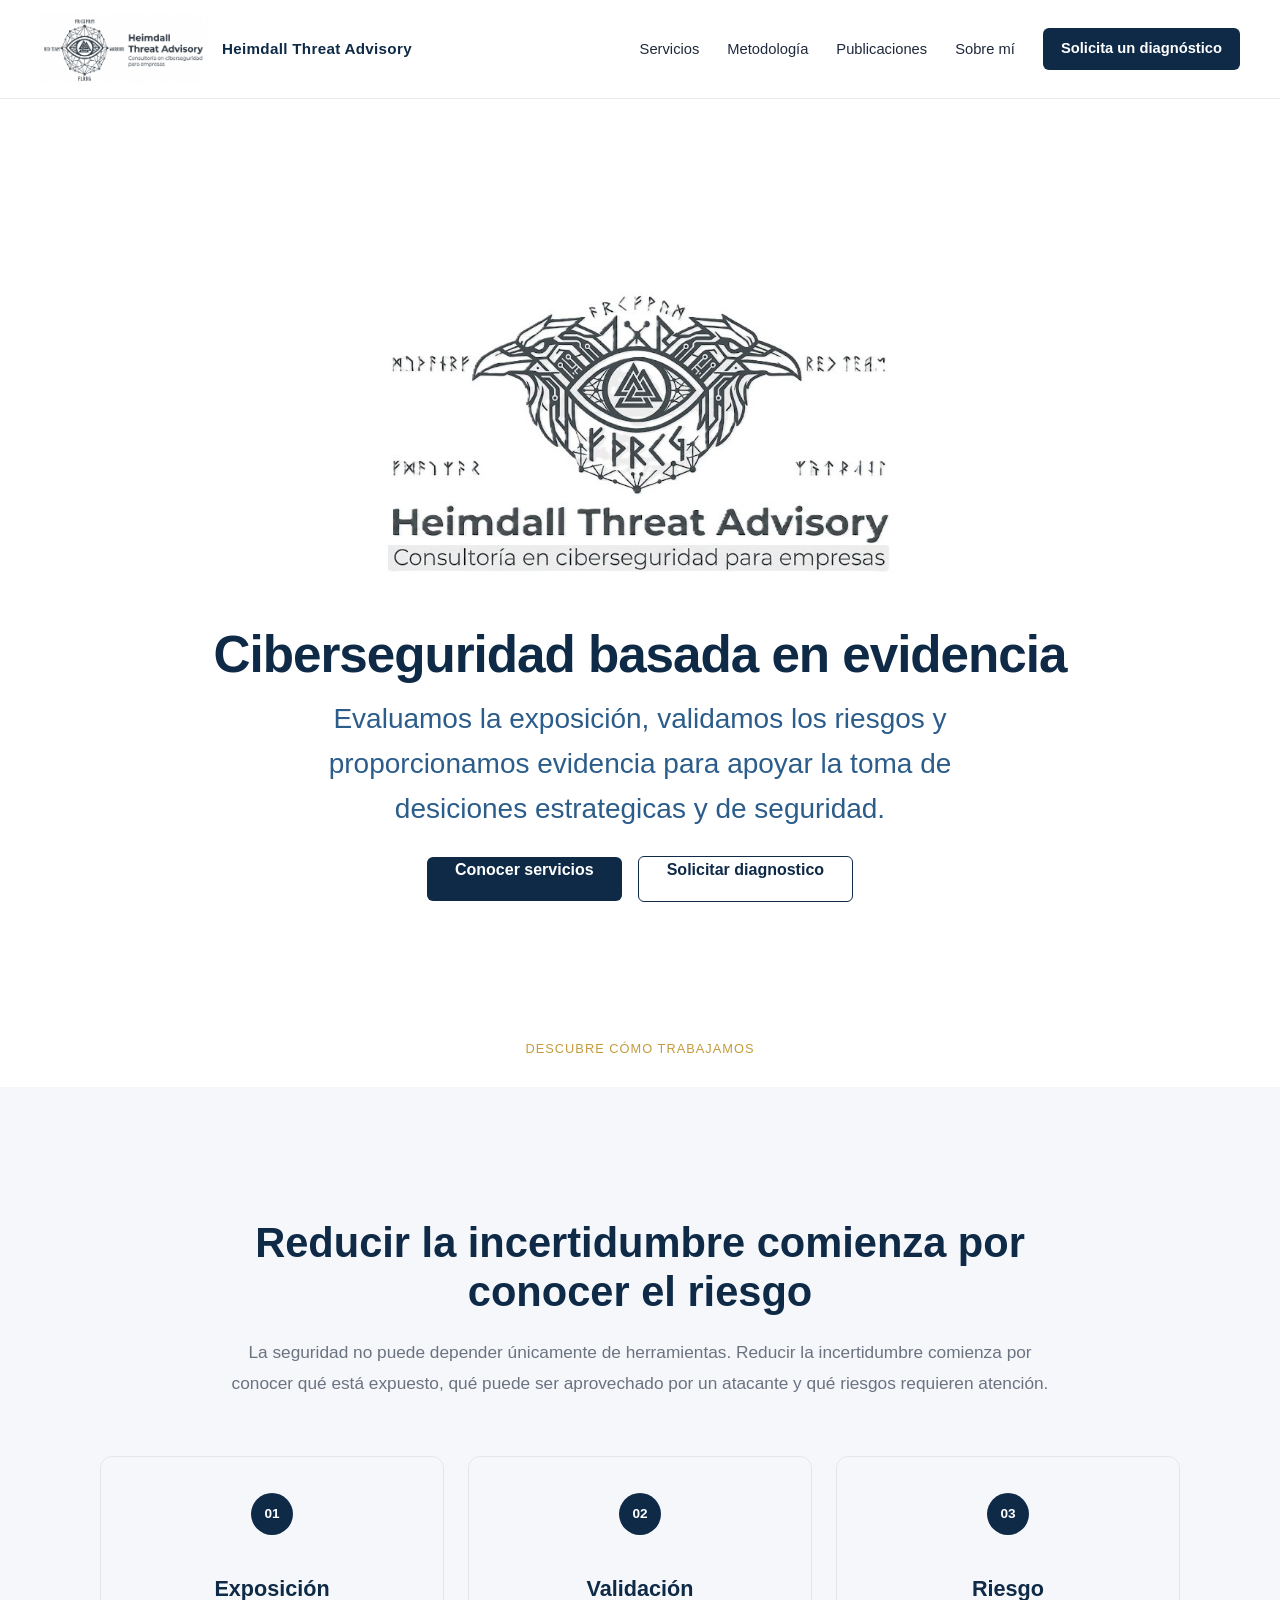
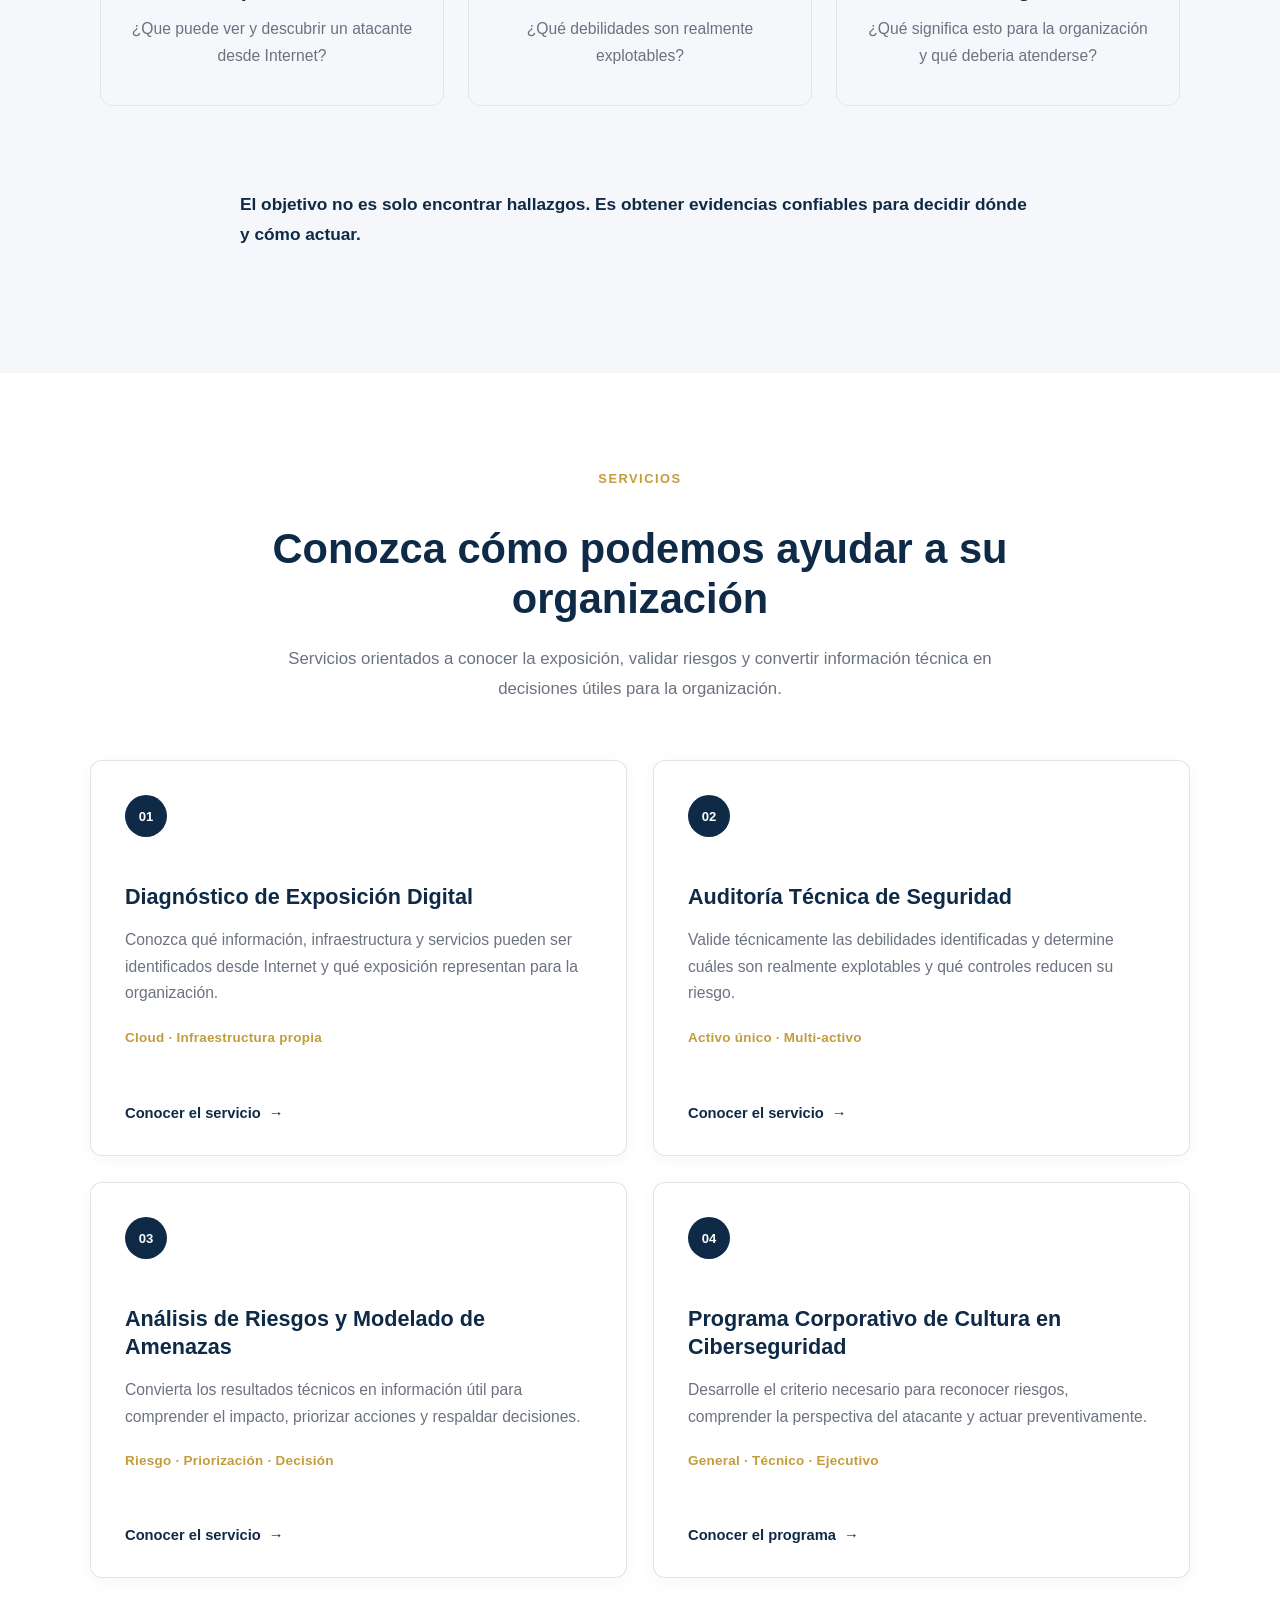
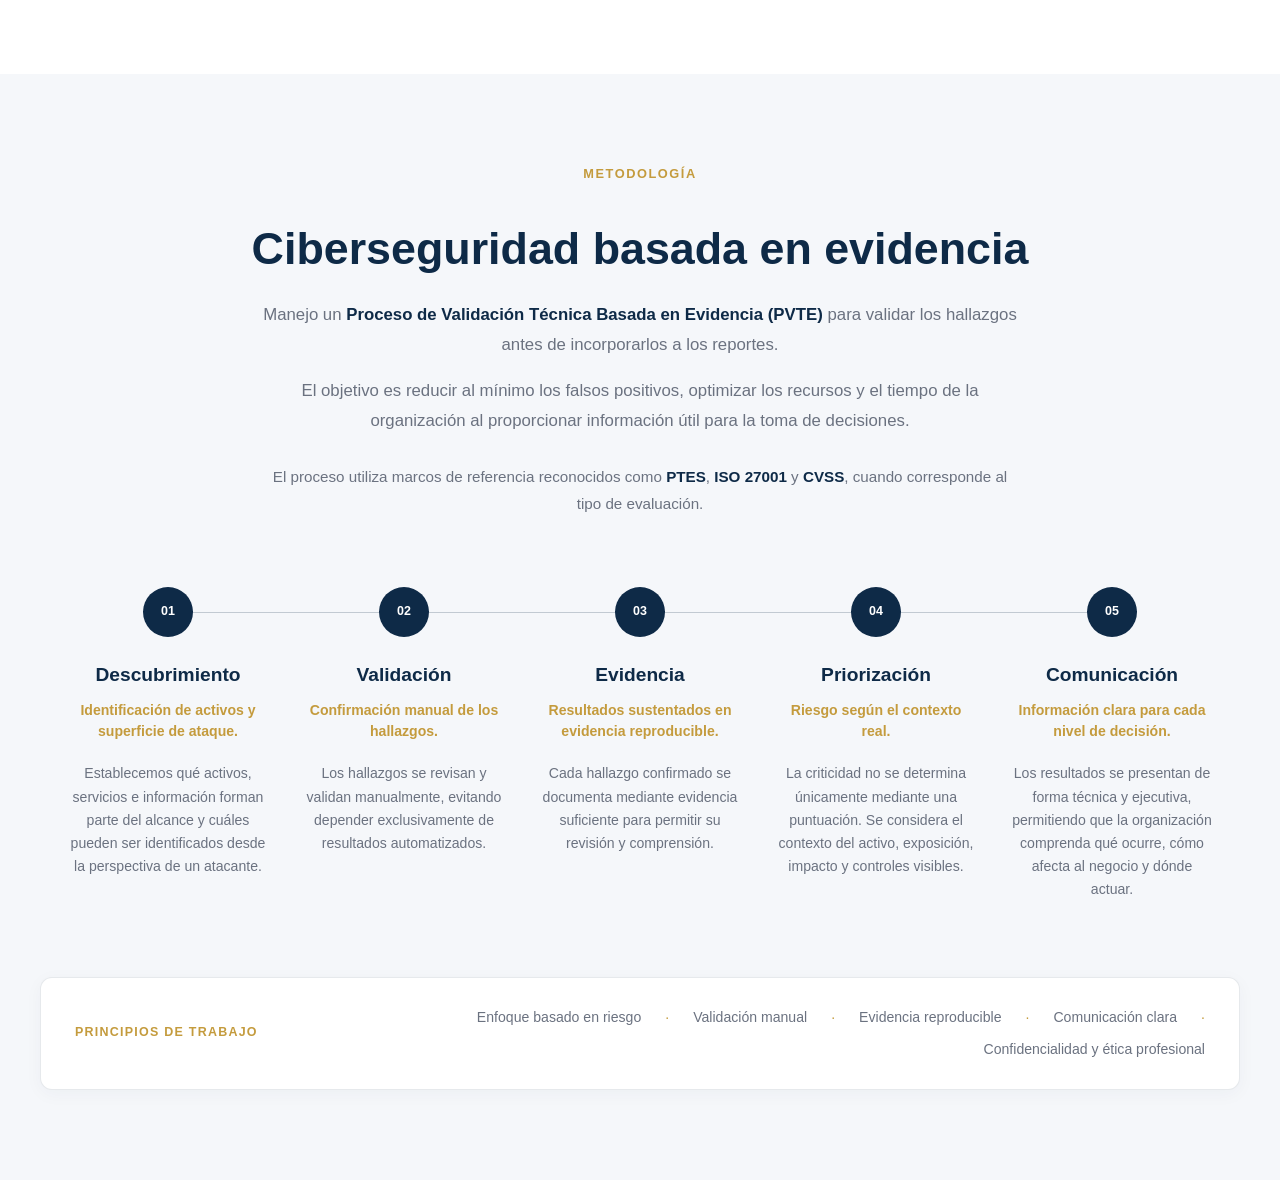
==== index.html @ 31cf8282 "Update link ID for Publications section" ====
<!DOCTYPE html>
<html lang="es">

  <head>

    <meta charset="UTF-8">
    <meta name="viewport"
    content="width=device-width, initial-scale=1.0">
    
    <title>Heimdal Threat Advisory</title>

    <meta
    name="description"
    content="Consultoría especializada en Ciberseguridad Empresarial y Gestión de riesgos.">

    <link rel="stylesheet" href="css/variables.css">
    <link rel="stylesheet" href="css/base.css">
    <link rel="stylesheet" href="css/layout.css">
    <link rel="stylesheet" href="css/components.css">
    <link rel="stylesheet" href="css/pages.css">
 
  
  </head>
  
  <body>

    <header class="site-header">
      <nav class="navbar">
        <a href="index.html" class="nav-brand">

          <img
            src="img/logos/Logo_simp2B.png"
            alt="Heimdall Threat Advisory"
            >

          <span>Heimdall Threat Advisory</span>

        </a>

        <button
          class="nav-toggle"
          type="button"
          aria-label="Abrir menú"
          aria-expanded="false"
          aria-controls="main-navigation"
          >
          <span></span>
          <span></span>
          <span></span>
          
          </button>

        <ul class="nav-menu" id="main-navigation">

          <li>
            <a href="#servicios">Servicios</a>
          </li>
          
          <li>
            <a href="#metodologia">Metodología</a>
          </li>
          
          <li>
            <a href="servicios/about.html#pub-linkedin">Publicaciones</a>
          </li>
          
          <li>
            <a href="servicios/about.html#about">Sobre mí</a>
          </li>
          
          <li>
            <a href="servicios/about.html#contacto" class="nav-cta">
              Solicita un diagnóstico
            </a>
          </li>
        </ul>
      </nav>
    </header>

<main>
  
    <section class="hero">
      <div class="container">
        <div class="hero-content">

          <img
            class="hero-logo"
            src="img/logos/Logo3.jpg"
            alt="Heimdall Threat Advisory"
            >

          <h1 class="hero-title">
            Ciberseguridad basada en evidencia
          </h1>

          <p class="hero-subtitle">
            Evaluamos la exposición, validamos los riesgos
            y proporcionamos evidencia para apoyar la toma de desiciones
            estrategicas y de seguridad.
          </p>

          <div class="hero-actions">
            <a
              href="#servicios"
              class="hero-button hero-button-primary"
              >
              Conocer servicios
              </a>

            <a
              href="#contacto"
              class="hero-button hero-button-secondary"
              >
              Solicitar diagnostico
              </a>

          </div>

        </div>

      </div>

      <div class="hero-scroll">
        Descubre cómo trabajamos
      </div>
                    
    </section> 

  <section
    class="section problem-section"
    id="problema"
    >

    <div class="container">
      <div class="problem-intro">
        <h2 class="problem-title">
          Reducir la incertidumbre comienza por conocer el riesgo
        </h2>

        <p>
          La seguridad no puede depender únicamente de herramientas.
          Reducir la incertidumbre comienza por conocer qué está expuesto,
          qué puede ser aprovechado por un atacante y 
          qué riesgos requieren atención.
        </p>
      </div>

      <div class="problem-grid">
        <article class="problem-card">
          <span class="problem-number">
            01
          </span>

          <h3>
            Exposición
          </h3>

          <p>
            ¿Que puede ver y descubrir un atacante
            desde Internet?
          </p>

        </article>

        <article class="problem-card">
          <span class="problem-number">
            02
          </span>

          <h3>
            Validación
          </h3>

          <p>
            ¿Qué debilidades son realmente
            explotables?
          </p>
        </article>

        <article class="problem-card">

          <span class="problem-number">
            03
          </span>

          <h3>
            Riesgo
          </h3>

          <p>
            ¿Qué significa esto para la organización
            y qué deberia atenderse?
          </p>

        </article>
      </div>

      <div class="problem-conclusion">
        El objetivo no es solo encontrar hallazgos.
        Es obtener evidencias confiables para decidir
        dónde y cómo actuar.
      </div>
    </div>

    
  </section>

  <!-- == SERVICIOS == -->

  <section
    class="section services-section"
    id="servicios"
>

    <div class="container">
        <div class="section-heading">

            <span class="section-eyebrow">
                SERVICIOS
            </span>

            <h2>
                Conozca cómo podemos ayudar a su organización
            </h2>

            <p>
                Servicios orientados a conocer la exposición,
                validar riesgos y convertir información técnica
                en decisiones útiles para la organización.
            </p>

        </div>


        <div class="services-grid">

            <!-- Servicio 01 -->
            <article class="service-card">
                <div class="service-card-number">
                    01
                </div>

                <div class="service-card-content">
                    <h3>
                        Diagnóstico de Exposición Digital
                    </h3>

                    <p>
                       Conozca qué información, infraestructura
                        y servicios pueden ser identificados
                        desde Internet y qué exposición representan
                        para la organización.
                    </p>

                    <span class="service-card-variants">
                        Cloud · Infraestructura propia
                    </span>
                </div>

                <a class="service-card-link"
                    href="servicios/analisis-exposicion.html">
                    Conocer el servicio
                    <span aria-hidden="true">→</span>
                </a>
            </article>

            <!-- Servicio 02 -->
            <article class="service-card">
                <div class="service-card-number">
                    02
                </div>

                <div class="service-card-content">
                    <h3>
                        Auditoría Técnica de Seguridad
                    </h3>

                    <p>
                        Valide técnicamente las debilidades
                        identificadas y determine cuáles son
                        realmente explotables y qué controles
                        reducen su riesgo.
                    </p>

                    <span class="service-card-variants">
                        Activo único · Multi-activo
                    </span>
                </div>

                <a class="service-card-link"
                    href="servicios/auditoria-tecnica.html">
                    Conocer el servicio
                    <span aria-hidden="true">→</span>
                </a>
            </article>


            <!-- Servicio 03 -->
            <article class="service-card">
                <div class="service-card-number">
                    03
                </div>

                <div class="service-card-content">
                    <h3>
                        Análisis de Riesgos y Modelado de Amenazas
                    </h3>

                    <p>
                        Convierta los resultados técnicos en
                        información útil para comprender el impacto,
                        priorizar acciones y respaldar decisiones.
                    </p>

                    <span class="service-card-variants">
                        Riesgo · Priorización · Decisión
                    </span>
                </div>

                <a class="service-card-link"
                    href="servicios/adr.html">
                    Conocer el servicio
                    <span aria-hidden="true">→</span>
                </a>
            </article>
 
            <!-- Servicio 04 -->
            <article class="service-card">
                <div class="service-card-number">
                    04
                </div>

                <div class="service-card-content">
                    <h3>
                        Programa Corporativo de Cultura
                        en Ciberseguridad
                    </h3>

                    <p>
                        Desarrolle el criterio necesario para
                        reconocer riesgos, comprender la perspectiva
                        del atacante y actuar preventivamente.
                    </p>

                    <span class="service-card-variants">
                        General · Técnico · Ejecutivo
                    </span>
                </div>

                <a class="service-card-link"
                    href="servicios/capacitacion.html">
                    Conocer el programa
                    <span aria-hidden="true">→</span>
                </a>

            </article>


        </div>

    </div>

</section>

  
<!-- == METODOLOGÍA == -->

<section class="methodology-section" id="metodologia">

    <div class="container">
        <div class="methodology-intro">
          
            <span class="section-eyebrow">
                METODOLOGÍA
            </span>

            <h2>
                Ciberseguridad basada en evidencia
            </h2>

            <p>
                Manejo un <strong>Proceso de Validación Técnica
                Basada en Evidencia (PVTE)</strong> para validar
                los hallazgos antes de incorporarlos a los
                reportes.
            </p>

            <p>
                El objetivo es reducir al mínimo los falsos
                positivos, optimizar los recursos y el tiempo
                de la organización al proporcionar información
                útil para la toma de decisiones.
            </p>

            <p class="methodology-frameworks">
                El proceso utiliza marcos de referencia reconocidos
                como <strong>PTES</strong>, <strong>ISO 27001</strong>
                y <strong>CVSS</strong>, cuando corresponde al tipo
                de evaluación.
            </p>
        </div>

        <!-- Proceso PVTE -->
        <div class="pvte-process">

            <!-- 01 -->
            <article class="pvte-step">
                <div class="pvte-step-marker">
                    <span>01</span>
                </div>

                <div class="pvte-step-content">
                    <h3>
                        Descubrimiento
                    </h3>
                    <p class="pvte-step-summary">
                        Identificación de activos y superficie de ataque.
                    </p>

                    <p>
                        Establecemos qué activos, servicios e información
                        forman parte del alcance y cuáles pueden ser
                        identificados desde la perspectiva de un atacante.
                    </p>
                </div>
            </article>

            <!-- 02 -->
            <article class="pvte-step">
                <div class="pvte-step-marker">
                    <span>02</span>
                </div>

                <div class="pvte-step-content">
                    <h3>
                        Validación
                    </h3>

                    <p class="pvte-step-summary">
                        Confirmación manual de los hallazgos.
                    </p>

                    <p>
                        Los hallazgos se revisan y validan manualmente,
                        evitando depender exclusivamente de resultados
                        automatizados.
                    </p>
                </div>
            </article>
          
            <!-- 03 -->
            <article class="pvte-step">
                <div class="pvte-step-marker">
                    <span>03</span>
                </div>

                <div class="pvte-step-content">
                    <h3>
                        Evidencia
                    </h3>

                    <p class="pvte-step-summary">
                        Resultados sustentados en evidencia reproducible.
                    </p>

                    <p>
                        Cada hallazgo confirmado se documenta mediante
                        evidencia suficiente para permitir su revisión
                        y comprensión.
                    </p>

                </div>
            </article>

            <!-- 04 -->
            <article class="pvte-step">
                <div class="pvte-step-marker">
                    <span>04</span>
                </div>

                <div class="pvte-step-content">
                    <h3>
                        Priorización
                    </h3>

                    <p class="pvte-step-summary">
                        Riesgo según el contexto real.
                    </p>

                    <p>
                        La criticidad no se determina únicamente mediante
                        una puntuación. Se considera el contexto del activo,
                        exposición, impacto y controles visibles.
                    </p>

                </div>
            </article>

            <!-- 05 -->
            <article class="pvte-step">
                <div class="pvte-step-marker">
                    <span>05</span>
                </div>

                <div class="pvte-step-content">
                    <h3>
                        Comunicación
                    </h3>

                    <p class="pvte-step-summary">
                        Información clara para cada nivel de decisión.
                    </p>

                    <p>
                        Los resultados se presentan de forma técnica y
                        ejecutiva, permitiendo que la organización comprenda
                        qué ocurre, cómo afecta al negocio y dónde actuar.
                    </p>

                </div>
            </article>

        </div>

        <!-- Principios -->

        <div class="methodology-principles">

            <div class="principles-heading">
                <span>
                    PRINCIPIOS DE TRABAJO
                </span>
            </div>

            <div class="principles-list">

                <span>Enfoque basado en riesgo</span>
                <span>Validación manual</span>
                <span>Evidencia reproducible</span>
                <span>Comunicación clara</span>
                <span>Confidencialidad y ética profesional</span>

            </div>

        </div>

    </div>

</section>
  
  
</main>

    <footer>

    </footer>

    <script src="js/main.js"></script>
    
  </body>
  
</html>
---- css/variables.css ----
:root{
  --primary:#0E2A47;
  --secondary:#2C5D8A;
  --accent:#C49B3D;
  --white:#FFFFFF;
  --light:#F5F7FA;
  --gray:#6B7280;
  --dark:#1E293B;
  --success:#2E7D32;
  --danger:#C62828;
  --radius:12px;
  --shadow:0 10px 30px rgba(0,0,0,.08);
  --transition:.30s;
  --max-width:1200px;
}
---- css/base.css ----
/*==========================================================================================
BASE
==========================================================================================*/
* {
  scroll-behavior: smoth;
}

body {
  margin: 0;

  background: var(--white);
  color: var(--dark);

  font-family:
    Arial,
    Helvetica,
    sans-serif;

  line-height: 1.6;
}

img {
  max-width: 100%;
  display: block;
}

button, 
a {
  font: inherit;
}
button {
  cursor: pointer;
}

h1,
h2,
h3,
h4 {
  marging-top: 0;
  line-height: 1.2;
}

p {
  margin-top: 0;
}

::selection {
  background: var(--primary);
  color: var(--white);
}
---- css/layout.css ----
/*==========================================================================
GLOBAL LAYOUT WEON
==========================================================================*/
.container {
  width: min(
    calc(100% - 48px),
    var(--max-width)
    );

  margin: 0 auto;
}

.section {
  padding: 96px 0;
}

@media (max-width: 768px) {

  .container {
    width: min(
      calc(100% - 32px),
      var(--max-width)
      );
  }

  .section {
    padding: 72px 0;
  }
}
---- css/components.css ----
/*=====================================================================================
HEADER
=====================================================================================*/
.site-header {
  position: sticky;
  top: 0;
  z-index: 1000;

  width: 100%;

  background: rgba(255, 255, 255, 0.96);
  border-bottom: 1px solid rgba(14, 42, 71, 0.10);

  backdrop-filter: blur(10px);
}

.navbar {
  max-width: var(--max-width);
  min-height: 98px;
  margin: 0 auto;
  padding: 0 24px;

  display: flex;
  align-items: center;
  justify-content: space-between;
  gap: 32px;
}

/* Marca */

.nav-brand {
  display: flex;
  align-items: center;
  gap: 12px;

  color: var(--primary);
  text-decoration: none;
  white-space: nowrap;
}

.nav-brand img {
  width:170px;
  height: 94px;
  object-fit: contain;
}

.nav-brand span {
  font-size: 0.95rem;
  font-weight: 700;
  letter-spacing: 0.02em;
}

/* Navegachon */

.nav-menu {
  display: flex;
  align-items: center;
  gap: 28px;

  margin: 0;
  padding: 0;

  list-style: none;
}

.nav-menu a {
  position: relative;

  color: var(--dark);
  text-decoration: none;

  font-size: 0.92rem;
  font-weight: 500;

  transition:
    color var(--transition),
    opacty var(--transition);
}

.nav-menu a:hover {
  color: var(--secondary);
}

/*Indicador inferior nigga*/

.nav-menu a:not(.nav-cta)::after {
  content: "";

  position: absolute;
  left: 0;
  bottom: -8px;

  width: 0;
  height: 2px;

  background: var(--accent);

  transition: widht var(--transition);
}

.nav-menu a:not(.nav-cta):hover::after {
  width: 100%;
}

/* CTA */

.nav-cta {
  display: inline-flex;
  align-items: center;
  justify-content: center;

  min-height: 42px;
  padding: 0 18px;

  border-radius: 6px;

  background: var(--primary);
  color: var(--white) !important;

  font-weight: 600 !important;

  transition:
    background var(--transition),
    transform var(--transition);
}

.nav-cta:hover {
  background: var(--secondary);
  transform: translateY(-1px);
}

/* Boton movil? */

.nav-toggle {
  display: none;

  width: 42px;
  height: 42px;

  padding: 0;

  border: 1px solid rgba(14, 42, 71, 0.15);
  border-radius: 6px;

  background: var(--white);
  cursor: pointer;
}

.nav-toggle span {
  display: block;

  width: 20px;
  height: 2px;

  margin: 4px auto;

  background: var(--primary);

  transition: transform var(--transition);
}

/* =============================================================
RESPONSIVE HEADER
==============================================================*/
@media (max-width: 850px) {
  .navbar {
    min-height: 68px;
  }

  .nav-toggle {
    display: block;
  }

  .nav-menu {
    position: absolute;
    top: 68px;
    left: 0;

    width: 100%;

    padding: 24px;

    display: none;
    flex-direction: column;
    align-items: stretch;
    gap: 8px;

    background: var(--white);
    border-bottom: 1px solid rgba(14, 72, 71, 0.10);

    box-shadow: var(--shadow);
  }

  .nav-menu.is-open {
    display: flex;
  }

  .nav-menu a {
    display: block;
    padding: 12px 8px;
  }

  .nav-menu a:not(.nav-cta)::aftger {
    display: none;
  }

  .nav-cta {
    margin-top: 8px;
    text-align: center;
  }
}

@media (max-width: 480px) {
  .navbar {
    padding: 0 16px;
  }

  .nav-brand span {
    font-size: 0.82rem;
  }

  .nav-brand img {
    width: 48px;
    height: 48px;
  }
}
---- css/pages.css ----
/*=================================================================
HOME - HERO?
=================================================================*/
.hero {
  position: relative;

  min-height: calc(100vh - 88px);

  display: flex;
  align-items: center;

  padding: 80px 0 96px;

  overflow: hidden;

  background: var(--white);
}

.hero-content {
  max-width: 900px;
  margin: 0 auto;

  text-align: center;
}

.hero-logo {
  width: min(520px, 80vw);

  margin: 0 auto 36px;

  pbject-fit: contain;
}

.hero-title {
  margin-bottom: 12px;

  color: var(--primary);

  font-size: clamp(
    2rem,
    4vw,
    3.2rem
    );
  font-weight: 700;
  letter-spacing: -0.02em;
}

.hero-subtitle {
  max-width: 760px;

  margin: 0 auto 24px;

  color: var(--secondary);

  font-size: clamp(
    1.25rem,
    2.5vw,
    1.75rem
    );

  font-weight: 500;
}

.hero-description {
  max-width: 720px;

  margin: 0 aut 36px;

  color: var(--gray);

  font-size: 1.05rem;
}

.hero-actions {
  display: flex;
  justify-content: center;
  align-items: center;

  gap: 16px;

  flex-wrap: wrap;
}

.hero-button {
  display: inline-flex;

  align-item: center;
  justify-content: center;

  min-height: 44px;

  padding: 0 28px;

  border-radius: 6px;

  text-decoration: none;

  font-weight: 600;

  transition:
    background var(--transition),
    color var(--transition),
    border-color var(--transition),
    transform var(--transition);
}

.hero-button-primary {
  background: var(--primary);
  color: var(--white);
}

.hero-button-primary:hover {
  background: var(--secondary);
  transform: translateY(-2px);
}

.hero-button-secondary {
  background: transparent;
  color: var(--primary);
  border: 1px solid var(--primary);
}

.hero-button-secondary:hover {
  background: var(--primary);
  color: var(--white);
  transform: translateY(-2px);
}

/* ==Indicador de desplazación== */

.hero-scroll {
  position: absolute;

  bottom: 28px;
  left: 50%;

  transform: translateX(-50%);

  color: var(--accent);
  font-size: 0.8rem;
  font-weight: 500;
  letter-spacing: 0.08em;
  text-transform: uppercase;
}

.hero-scroll::after {
  conten: "↓";
  display: block;
  margin-top: 4px;
  text-align: center;
  font-size: 1.1rem;
  color: var(--accent);
}

/* ==============================================================
HERO RESPONSIVE
============================================================== */
@media (max-widht: 768px) {

  .hero {
    min-height: calc(100vh - 68px);
    padding: 64px 0 80px;
  }

  .hero-logo {
    width: min(440px, 90vw);
    margin-bottom: 28px;
  }

  .hero-description {
    font-size: 1rem;
  }

  .hero-action {
    flex-direction: column;
    width: 100%;
  }

  .hero-button {
    width: min(100%, 320px);
  }

  .hero-scroll {
    display: none;
  }
}

/* =======================================================================================
HOME - PROBLEMAS / INCERTIDUMBRE 
======================================================================================= */
.problem-section {
  background: var(--light);
}

.problem-intro {
  max-width: 820px;
  margin: 0 auto 56px;
  text-align: center;
}

.problem-title {
  margin-bottom: 20px;
  color: var(--primary);
  font-size: clamp(
    1.9rem,
    3.5vw,
    2.6rem
    );
  font-weight: 700;
}

.problem-intro p {
  margin-bottom: 0;
  color: var(--gray);
  font-size: 1.08rem;
  line-height: 1.8;
}

/* bloqueses */
.problem-grid {
  display: grid;
  grid-template-columns: repeat(3, 1fr);
  gap: 24px;
  max-width: 1080px;
  margin: 0 auto 56px;
}

.problem-card {
  padding: 36px 30px;
  background: var (--light);
  border: 1px solid rgba(14, 42, 71, 0.08);
  border-radius: var(--radius);
  text-align: center;
  transition:
    transform var(--transition),
    box-shadoy var(--transition),
    border-color var(--transition);
}

.problem-card:hover {
  transform: translateY(-4px);
  box-shadow: var(--shadow);
  border-color: rgba(44, 93, 138, 0.25);
}

.problem-number {
  display: inline-flex;
  align-items: center;
  justify-content: center;

  width: 42px;
  height: 42px;
  margin-bottom: 20px;
  border-radius: 50%;

  background: var(--primary);
  color: var(--white);
  font-size: 0.85rem;
  font-weight: 700;
}

.problem-card h3 {
  margin-bottom: 14px;
  color: var(--primary);
  font-size: 1.35rem;
}

.problem-card p {
  margin-bottom: 0;
  color: var(--gray);
  font-size: 0.98rem;
  line-height: 1.7;
}

/* Cierre */
.problem-conclusion {
  max-width: 800px;
  margin: 0 auto;
  padding: 28px 32px;
  border-left: 3x solid var(--accent);
  background: var(--light);
  color: var(--primary);

  font-size: 1.08rem;
  font-weight: 600;
  line-height: 1.7;
}

/*=================================================================
PROBLEM RESPONSIVE
=================================================================*/
@media (max-width: 850px) {
  .problem-grid {
    grid-template-columns: 1fr;
    max-width: 600px;
  }
  .problem-card {
    padding: 30px, 26px;
  }
}

@media (max-width: 480px) {
  .problem-intro {
    margin-bottom: 40px;
  }

  .problem-title {
    font-size: 1.8rem;
  }
  
  .problem-intro p {
    font-size: 1rem;
  }

  .problem-conclusion {
    padding: 24px 20px;
    font-size: 1rem;
  }
}

/*=======================================================================================
HOME - SERVICIOS MA NIGGA
=======================================================================================*/

.services-section {
    background: var(--white);
}

.section-heading {
    max-width: 780px;
    margin: 0 auto 56px;
    text-align: center;
}

.section-eyebrow {
    display: block;
    margin-bottom: 14px;
    color: var(--accent);

    font-size: 0.8rem;
    font-weight: 600;
    letter-spacing: 0.12em;
    text-transform: uppercase;
}

.section-heading h2 {
    margin-bottom: 20px;
    color: var(--primary);

    font-size: clamp(
        1.9rem,
        3.5vw,
        2.6rem
    );

    font-weight: 700;
    line-height: 1.2;
}

.section-heading p {
    max-width: 720px;
    margin: 0 auto;
    color: var(--gray);
    font-size: 1.05rem;
    line-height: 1.8;
}

/* Grid */

.services-grid {
    display: grid;
    grid-template-columns: repeat(2, 1fr);
    gap: 26px;

    max-width: 1100px;
    margin: 0 auto;
}

/* Card */

.service-card {
    display: flex;
    flex-direction: column;

    min-height: 330px;
    padding: 34px 34px 30px;
    background: var(--white);

    border: 1px solid rgba(14, 42, 71, 0.12);
    border-radius: var(--radius);

    box-shadow:
        0 4px 18px rgba(14, 42, 71, 0.04);

    transition:
        transform var(--transition),
        box-shadow var(--transition),
        border-color var(--transition);
}

.service-card:hover {
    transform: translateY(-5px);
    border-color: rgba(14, 42, 71, 0.22);
    box-shadow: var(--shadow);
}

/* Number */

.service-card-number {
    display: flex;
    align-items: center;
    justify-content: center;

    width: 42px;
    height: 42px;

    margin-bottom: 24px;
    border-radius: 50%;
    background: var(--primary);
    color: var(--white);

    font-size: 0.82rem;
    font-weight: 700;
}

/* Content */

.service-card-content {
    flex: 1;
}

.service-card h3 {
    max-width: 520px;
    margin-bottom: 16px;
    color: var(--primary);

    font-size: 1.35rem;
    line-height: 1.3;
}

.service-card p {
    margin-bottom: 20px;
    color: var(--gray);

    font-size: 0.98rem;
    line-height: 1.7;
}

.service-card-variants {
    display: block;
    color: var(--accent);

    font-size: 0.84rem;
    font-weight: 600;

    letter-spacing: 0.02em;
}

/* Link */

.service-card-link {
    display: inline-flex;
    align-items: center;
    gap: 8px;

    align-self: flex-start;
    margin-top: 28px;
    color: var(--primary);

    font-size: 0.92rem;
    font-weight: 700;
    text-decoration: none;

    transition:
        color var(--transition),
        gap var(--transition);
}

.service-card-link:hover {
    color: var(--accent);
    gap: 12px;
}

/* =========================================================
   SERVICES RESPONSIVE
   ========================================================= */

@media (max-width: 850px) {
    .services-grid {
        grid-template-columns: 1fr;
        max-width: 650px;
    }
}

@media (max-width: 480px) {
    .section-heading {
        margin-bottom: 40px;
    }

    .section-heading h2 {
        font-size: 1.8rem;
    }

    .section-heading p {
        font-size: 1rem;
    }

    .service-card {
        min-height: 0;
        padding: 28px 24px 26px;
    }

    .service-card h3 {
        font-size: 1.25rem;
    }

}


/* =========================================================
   HOME — METODOLOGÍA / PVTE
   ========================================================= */

.methodology-section {
    background: var(--light);
    padding-top: 90px;
    padding-bottom: 90px;

    scroll-margin-top: 100px;
}


/* Introducción */

.methodology-intro {
    max-width: 820px;

    margin: 0 auto 70px;

    text-align: center;
}

.methodology-intro h2 {
    margin-bottom: 24px;

    color: var(--primary);

    font-size: clamp(
        2rem,
        4vw,
        2.8rem
    );

    line-height: 1.2;
}

.methodology-intro p {
    max-width: 760px;

    margin: 0 auto 16px;

    color: var(--gray);

    font-size: 1.05rem;

    line-height: 1.8;
}

.methodology-intro strong {
    color: var(--primary);

    font-weight: 700;
}

.methodology-frameworks {
    margin-top: 26px !important;

    font-size: 0.95rem !important;
}


/* ---------------------------------------------------------
   HOME PROCESO PVTE
   --------------------------------------------------------- */

.pvte-process {
    position: relative;
    display: grid;
    grid-template-columns: repeat(5, 1fr);
    gap: 0;
    max-width: 1180px;
    margin: 0 auto;
}

/* Línea horizontal */

.pvte-process::before {
    content: "";
    position: absolute;
    top: 25px;
    left: 10%;

    width: 80%;
    height: 1px;
    background: rgba(14, 42, 71, 0.22);
    z-index: 0;
}

/* Paso */

.pvte-step {
    position: relative;
    z-index: 1;
    padding: 0 18px;
    text-align: center;
}

/* Número */

.pvte-step-marker {
    display: flex;
    align-items: center;
    justify-content: center;

    width: 50px;
    height: 50px;
    margin: 0 auto 26px;
    border-radius: 50%;

    background: var(--primary);
    border: 5px solid var(--gray-light);
    color: var(--white);

    font-size: 0.78rem;
    font-weight: 700;
}

.pvte-step-content h3 {
    margin-bottom: 12px;
    color: var(--primary);
    font-size: 1.2rem;
    line-height: 1.3;
}

/* Frase principal */

.pvte-step-summary {
    min-height: 48px;
    margin-bottom: 14px;

    color: var(--accent);
    font-size: 0.88rem;
    font-weight: 700;
    line-height: 1.5;
}

/* Descripción */

.pvte-step-content > p:last-child {
    margin: 0;
    color: var(--gray);
    font-size: 0.88rem;
    line-height: 1.65;
}

/* ---------------------------------------------------------
   PRINCIPIOS DE TRABAJO
   --------------------------------------------------------- */

.methodology-principles {
    display: grid;
    grid-template-columns: auto 1fr;
    align-items: center;
    gap: 32px;
    max-width: 1180px;
    margin: 75px auto 0;
    padding: 28px 34px;
    background: var(--white);
    border: 1px solid rgba(14, 42, 71, 0.1);
    border-radius: var(--radius);
    box-shadow:
        0 4px 18px rgba(14, 42, 71, 0.04);
}

.principles-heading {
    color: var(--accent);
    font-size: 0.78rem;
    font-weight: 700;
    letter-spacing: 0.1em;

    white-space: nowrap;
}

.principles-list {
    display: flex;
    flex-wrap: wrap;
    justify-content: flex-end;
    gap: 10px 24px;
}

.principles-list span {
    color: var(--gray);
    font-size: 0.88rem;
}

.principles-list span:not(:last-child)::after {
    content: "·";
    margin-left: 24px;
    color: var(--accent);
}

/* ---------------------------------------------------------
   RESPONSIVE PRINCIPIOS
   --------------------------------------------------------- */

@media (max-width: 1000px) {
    .pvte-process {
        grid-template-columns: repeat(3, 1fr);
        row-gap: 55px;
    }

    .pvte-process::before {
        display: none;
    }

    .pvte-step {
        padding: 0 20px;
    }

    .methodology-principles {
        grid-template-columns: 1fr;
        gap: 20px;
    }

    .principles-list {
        justify-content: flex-start;
    }
}

@media (max-width: 700px) {
    .methodology-intro {
        margin-bottom: 50px;
    }
    .pvte-process {
        grid-template-columns: 1fr;
        gap: 40px;
        max-width: 560px;
    }
    .pvte-step {
        display: grid;
        grid-template-columns: 50px 1fr;
        gap: 22px;
        padding: 0;
        text-align: left;
    }
    .pvte-step-marker {
        margin: 0;
    }
    .pvte-step-summary {
        min-height: 0;
    }
    .methodology-principles {
        margin-top: 55px;
        padding: 24px;
    }
    .principles-list {
        display: block;
    }
    .principles-list span {
        display: block;
        margin-bottom: 10px;
    }
    .principles-list span::after {
        display: none !important;
    }
}


@media (max-width: 480px) {
    .methodology-intro h2 {
        font-size: 1.9rem;
    }
    .methodology-intro p {
        font-size: 0.98rem;
    }
    .pvte-step {
        grid-template-columns: 44px 1fr;
        gap: 16px;
    }
    .pvte-step-marker {
        width: 44px;
        height: 44px;

        border-width: 4px;
    }

}
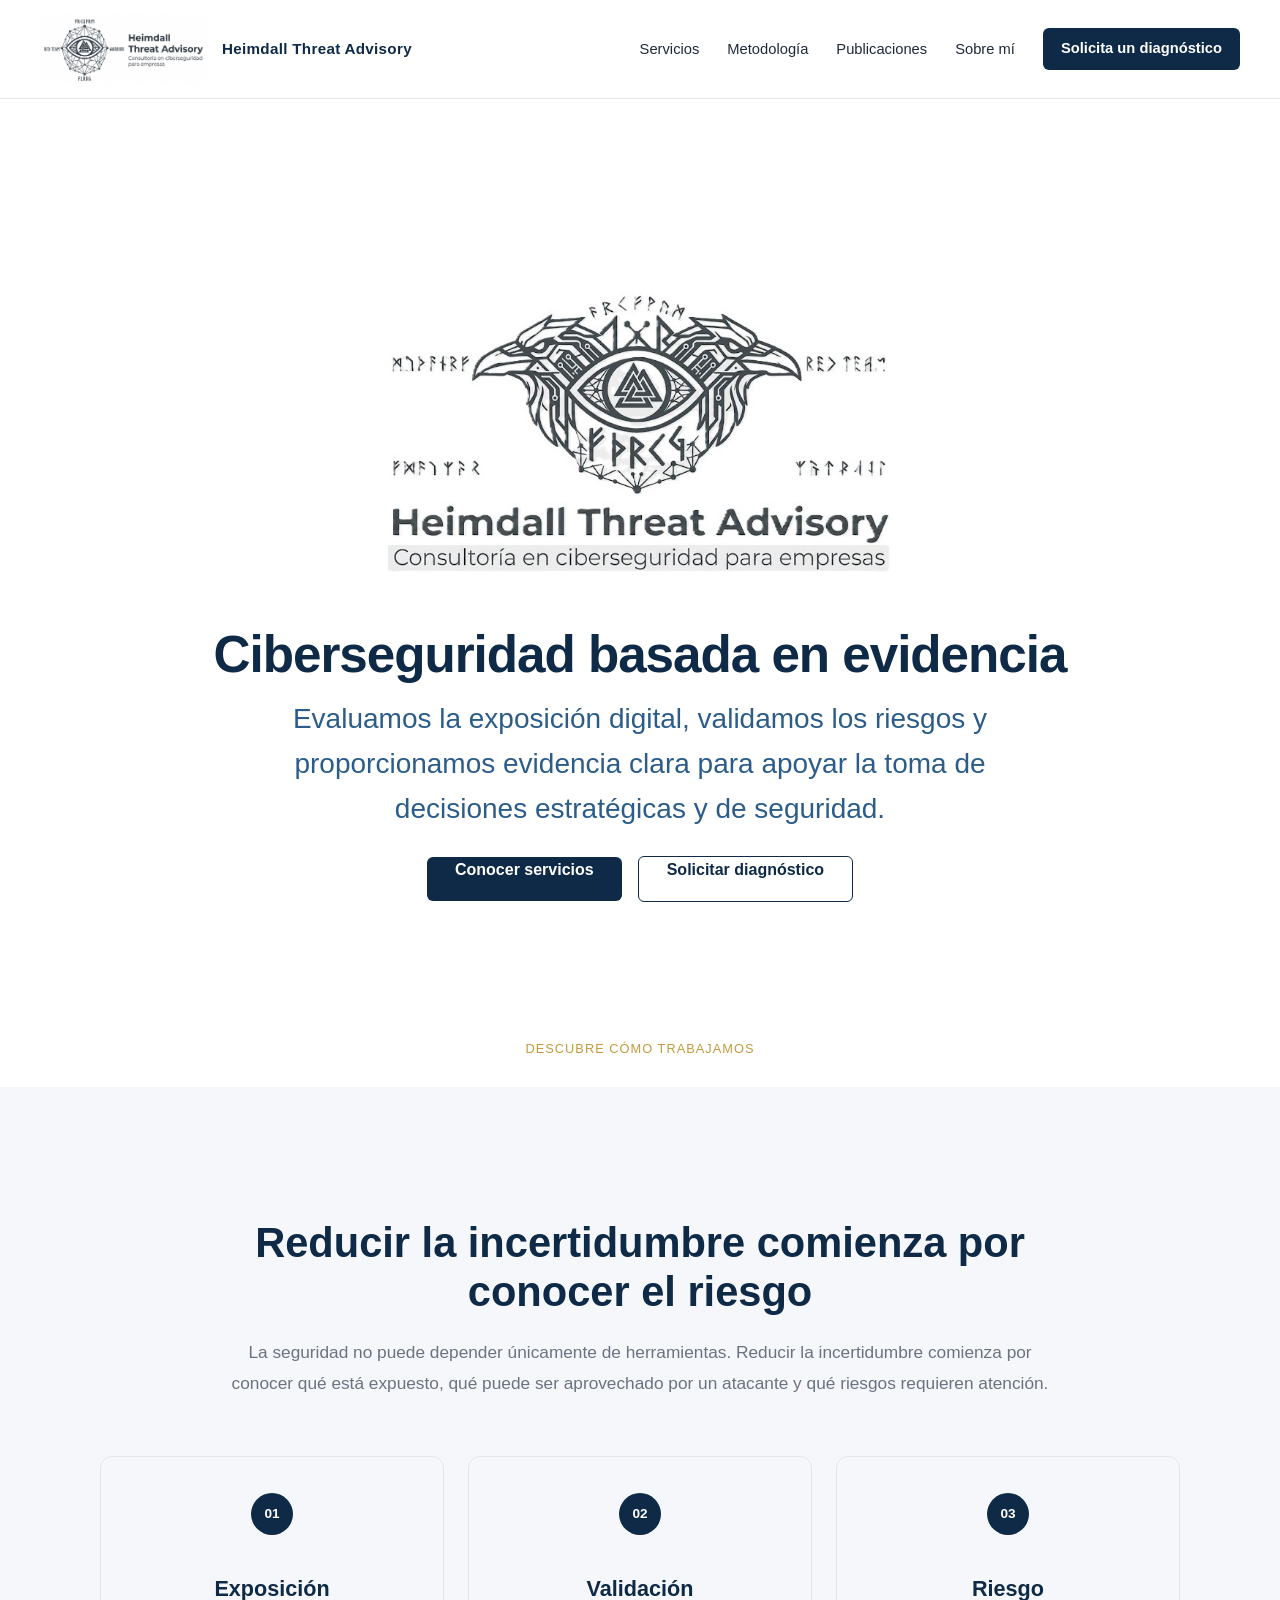
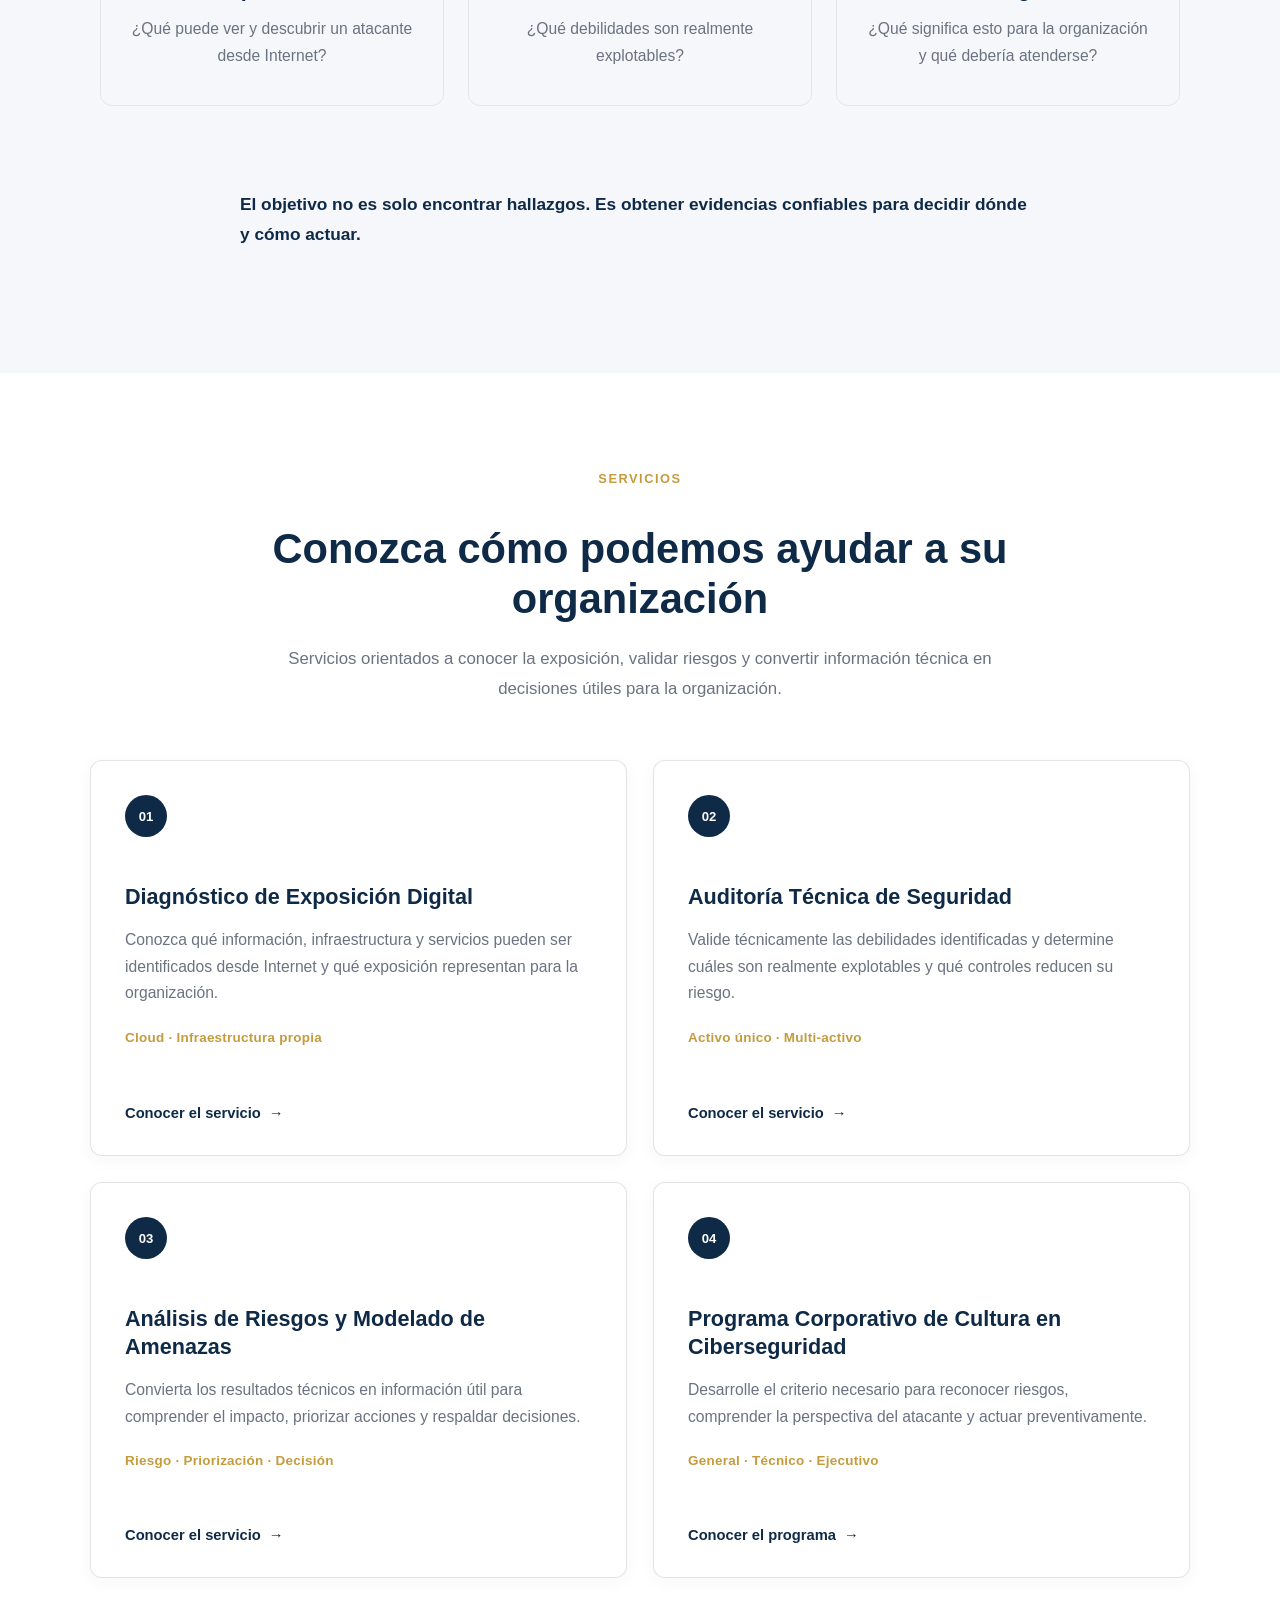
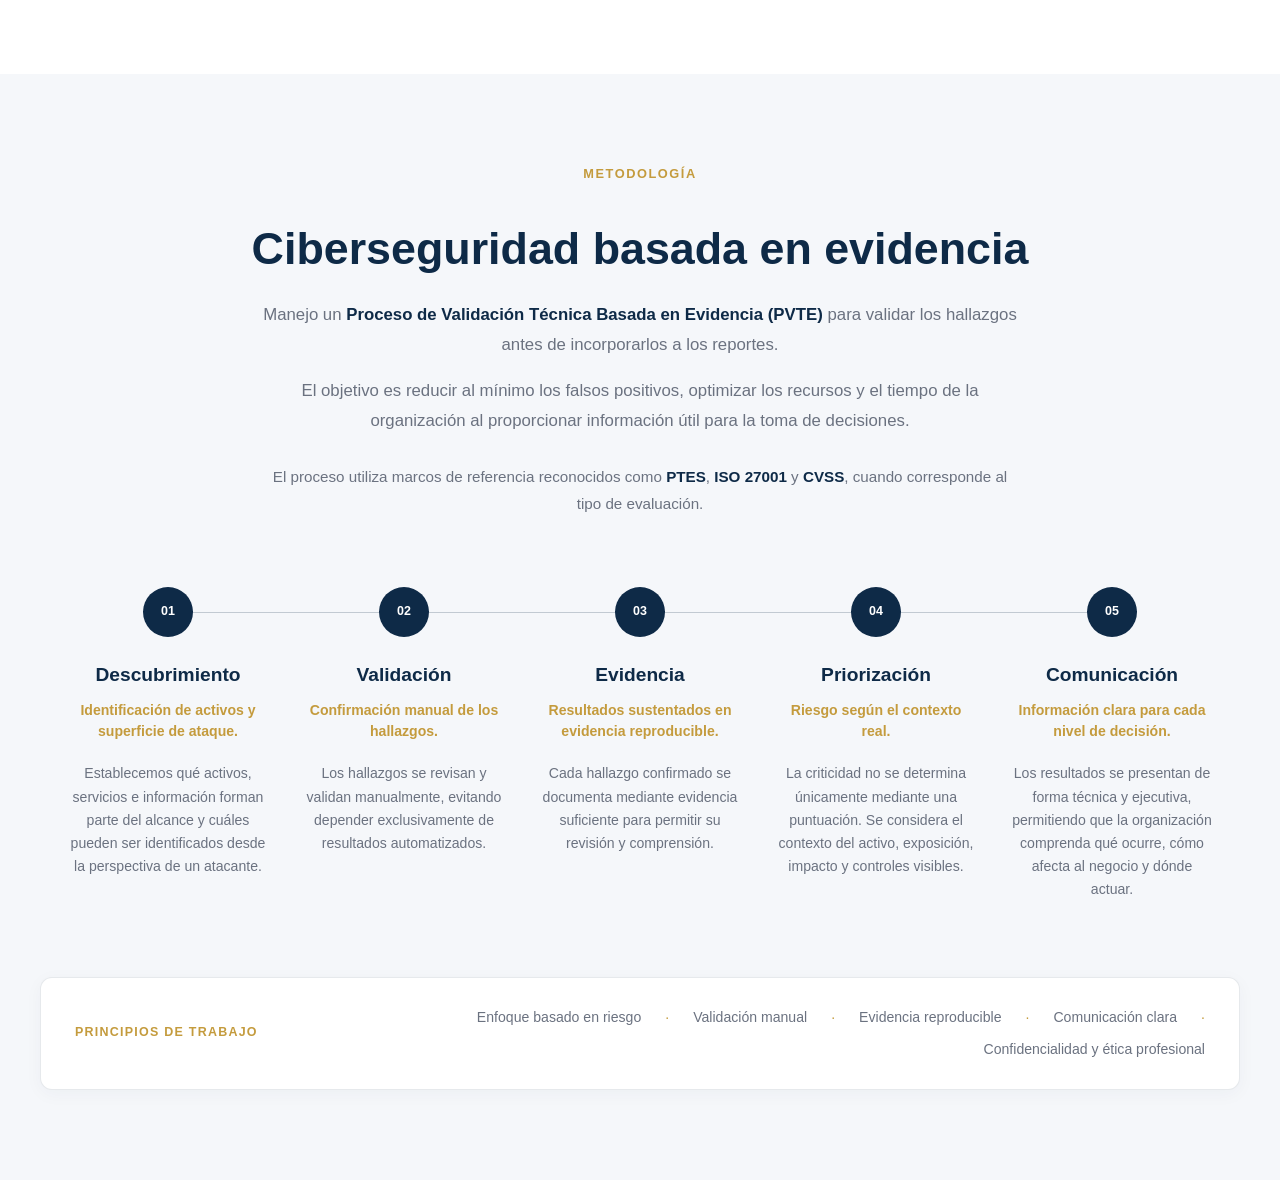
==== commit 66f33511: "Fix typos and enhance text clarity in index.html Corrected typos and improved clarity in the text." ====
--- a/index.html
+++ b/index.html
@@ -7,7 +7,7 @@
     <meta name="viewport"
     content="width=device-width, initial-scale=1.0">
     
-    <title>Heimdal Threat Advisory</title>
+    <title>Heimdall Threat Advisory</title>
 
     <meta
     name="description"
@@ -94,9 +94,9 @@
           </h1>
 
           <p class="hero-subtitle">
-            Evaluamos la exposición, validamos los riesgos
-            y proporcionamos evidencia para apoyar la toma de desiciones
-            estrategicas y de seguridad.
+            Evaluamos la exposición digital, validamos los riesgos
+            y proporcionamos evidencia clara para apoyar la toma de decisiones
+            estratégicas y de seguridad.
           </p>
 
           <div class="hero-actions">
@@ -108,10 +108,10 @@
               </a>
 
             <a
-              href="#contacto"
+              href="servicios/about.html#contacto"
               class="hero-button hero-button-secondary"
               >
-              Solicitar diagnostico
+              Solicitar diagnóstico
               </a>
 
           </div>
@@ -125,7 +125,8 @@
       </div>
                     
     </section> 
-
+  
+<!-- PROBLEMA -->
   <section
     class="section problem-section"
     id="problema"
@@ -156,7 +157,7 @@
           </h3>
 
           <p>
-            ¿Que puede ver y descubrir un atacante
+            ¿Qué puede ver y descubrir un atacante
             desde Internet?
           </p>
 
@@ -189,7 +190,7 @@
 
           <p>
             ¿Qué significa esto para la organización
-            y qué deberia atenderse?
+            y qué debería atenderse?
           </p>
 
         </article>
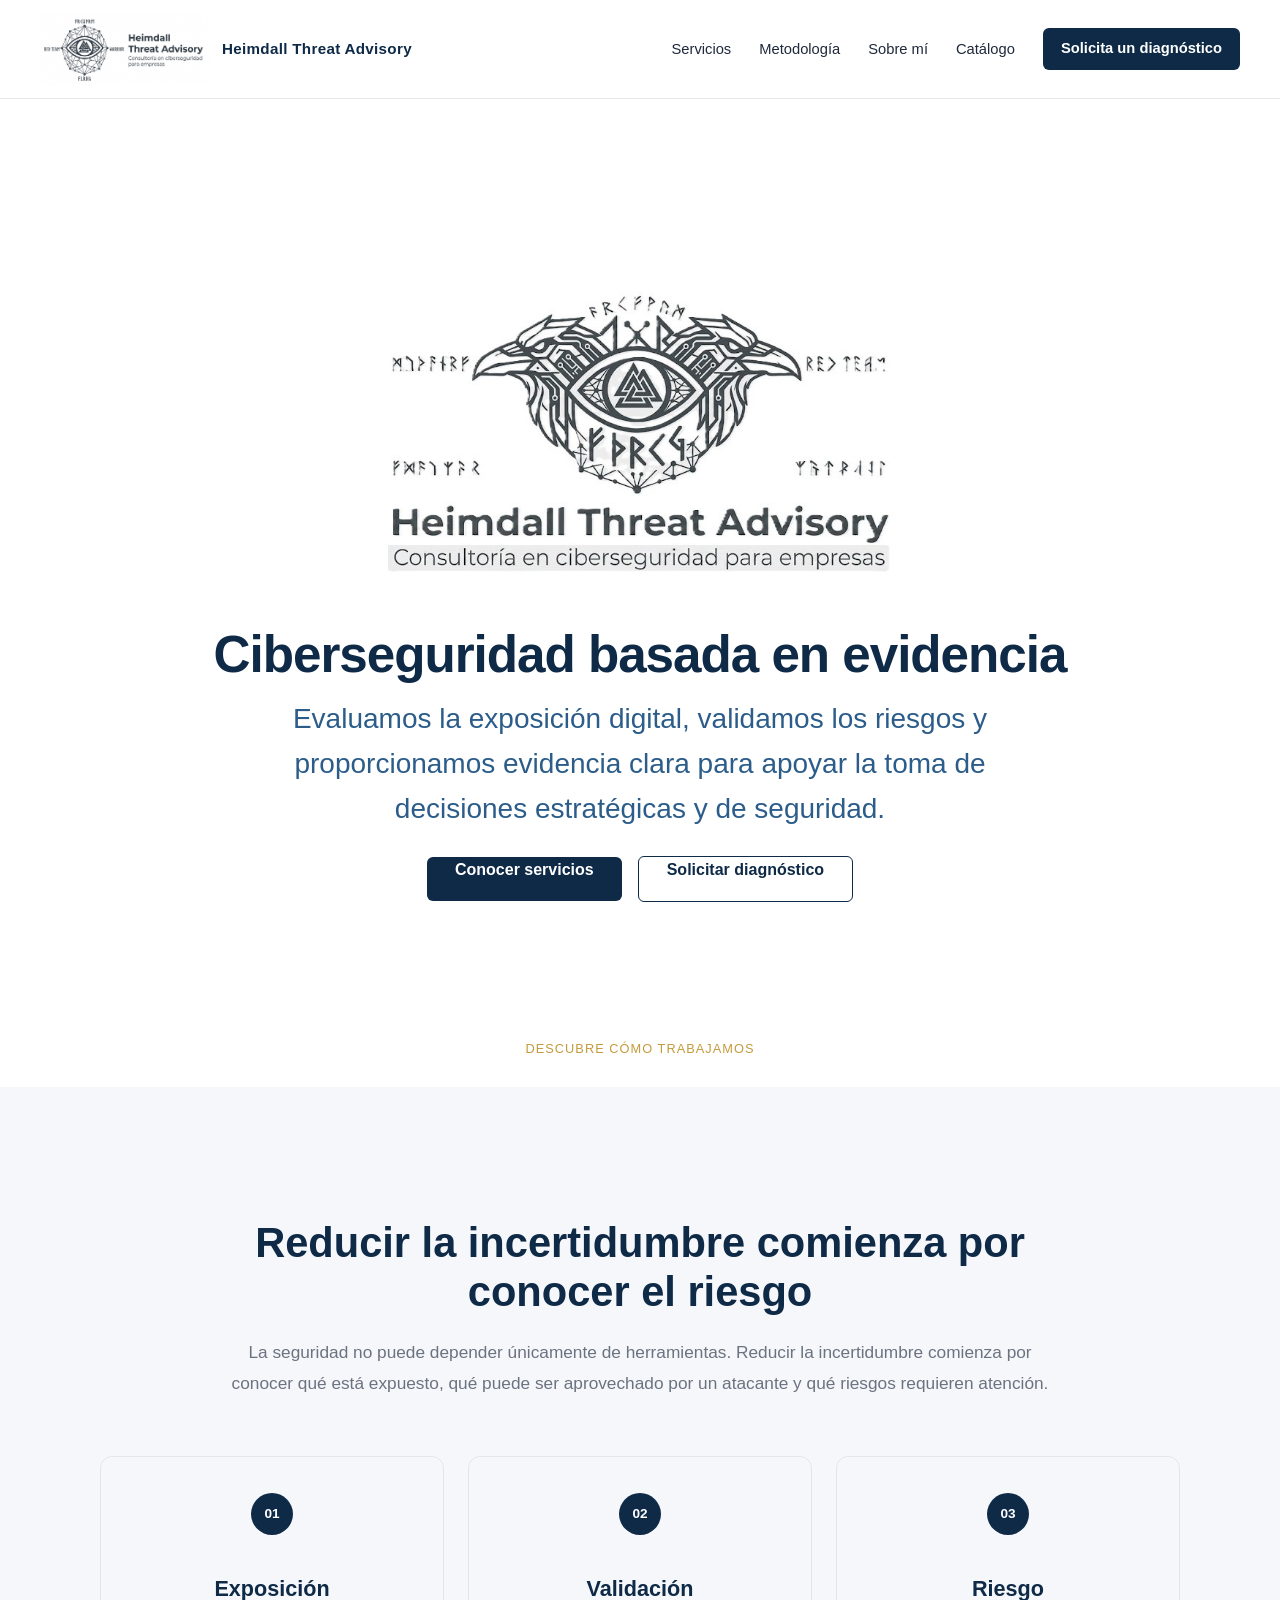
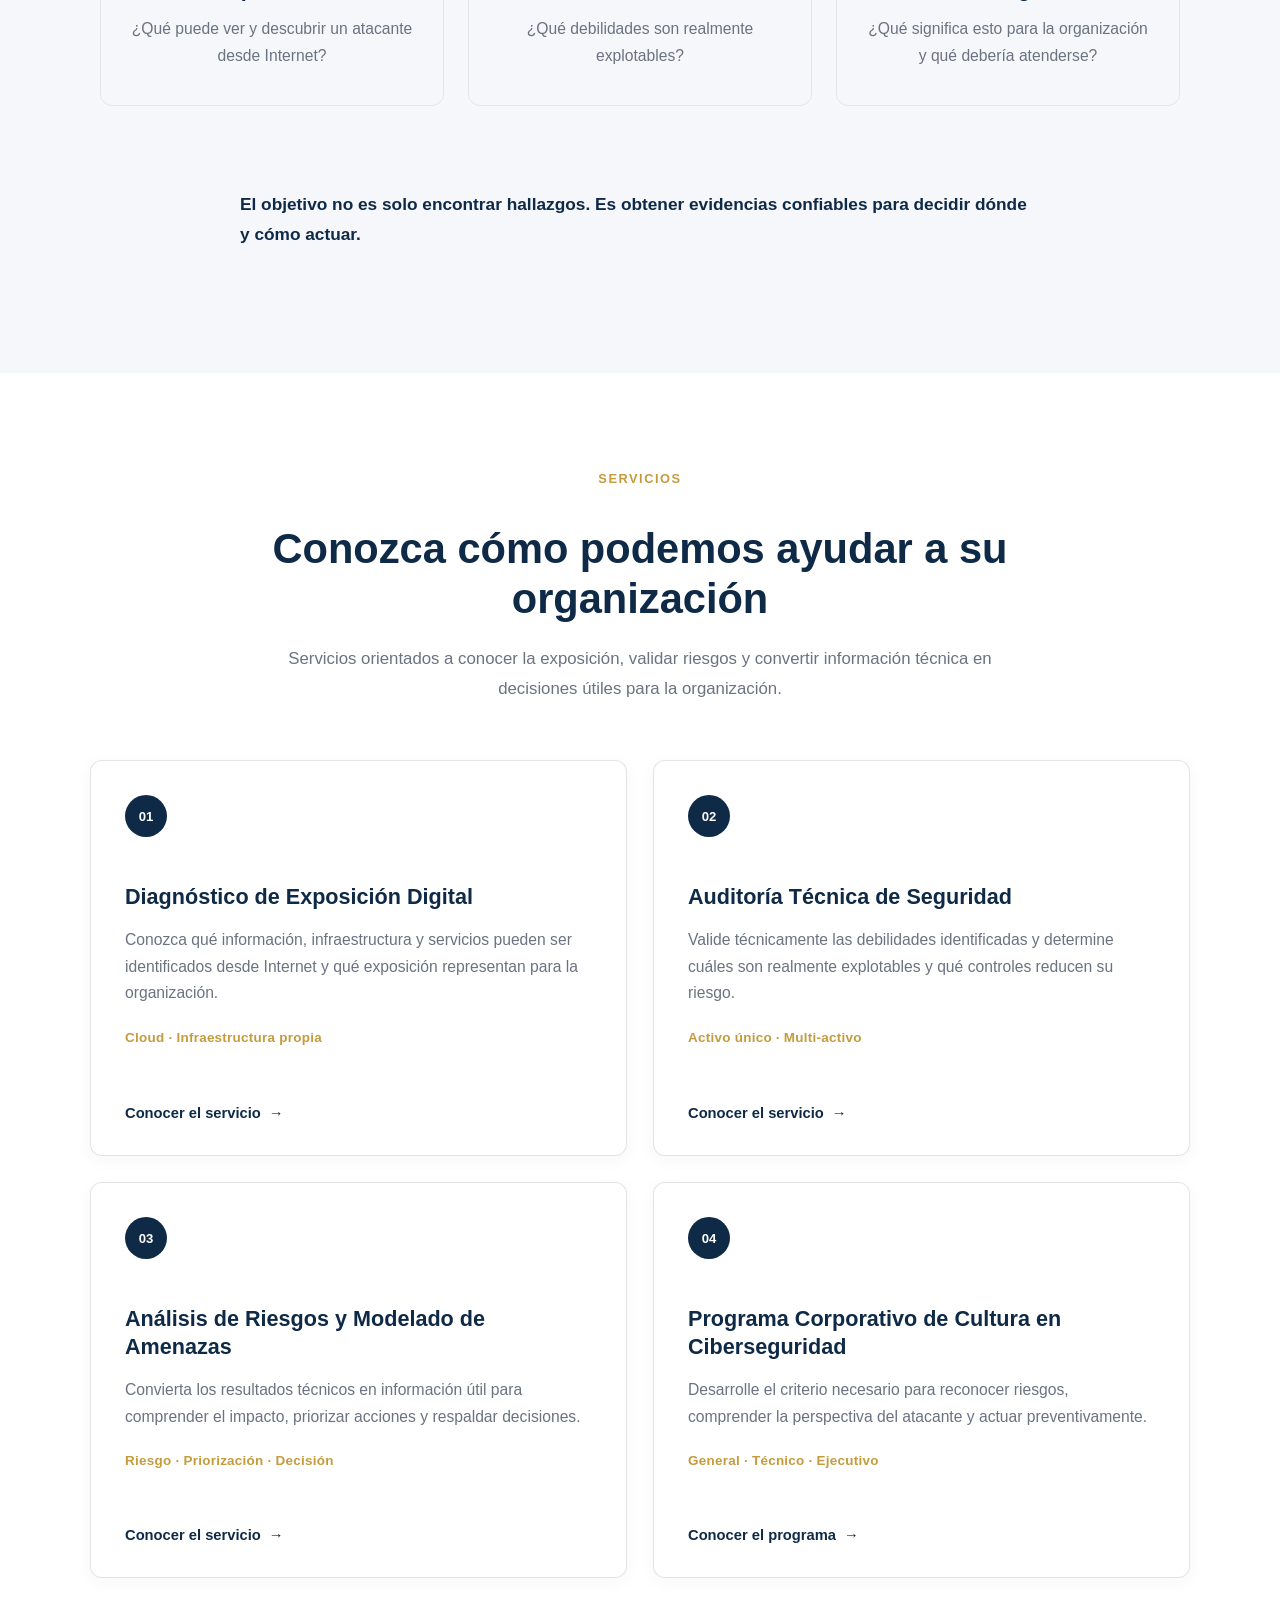
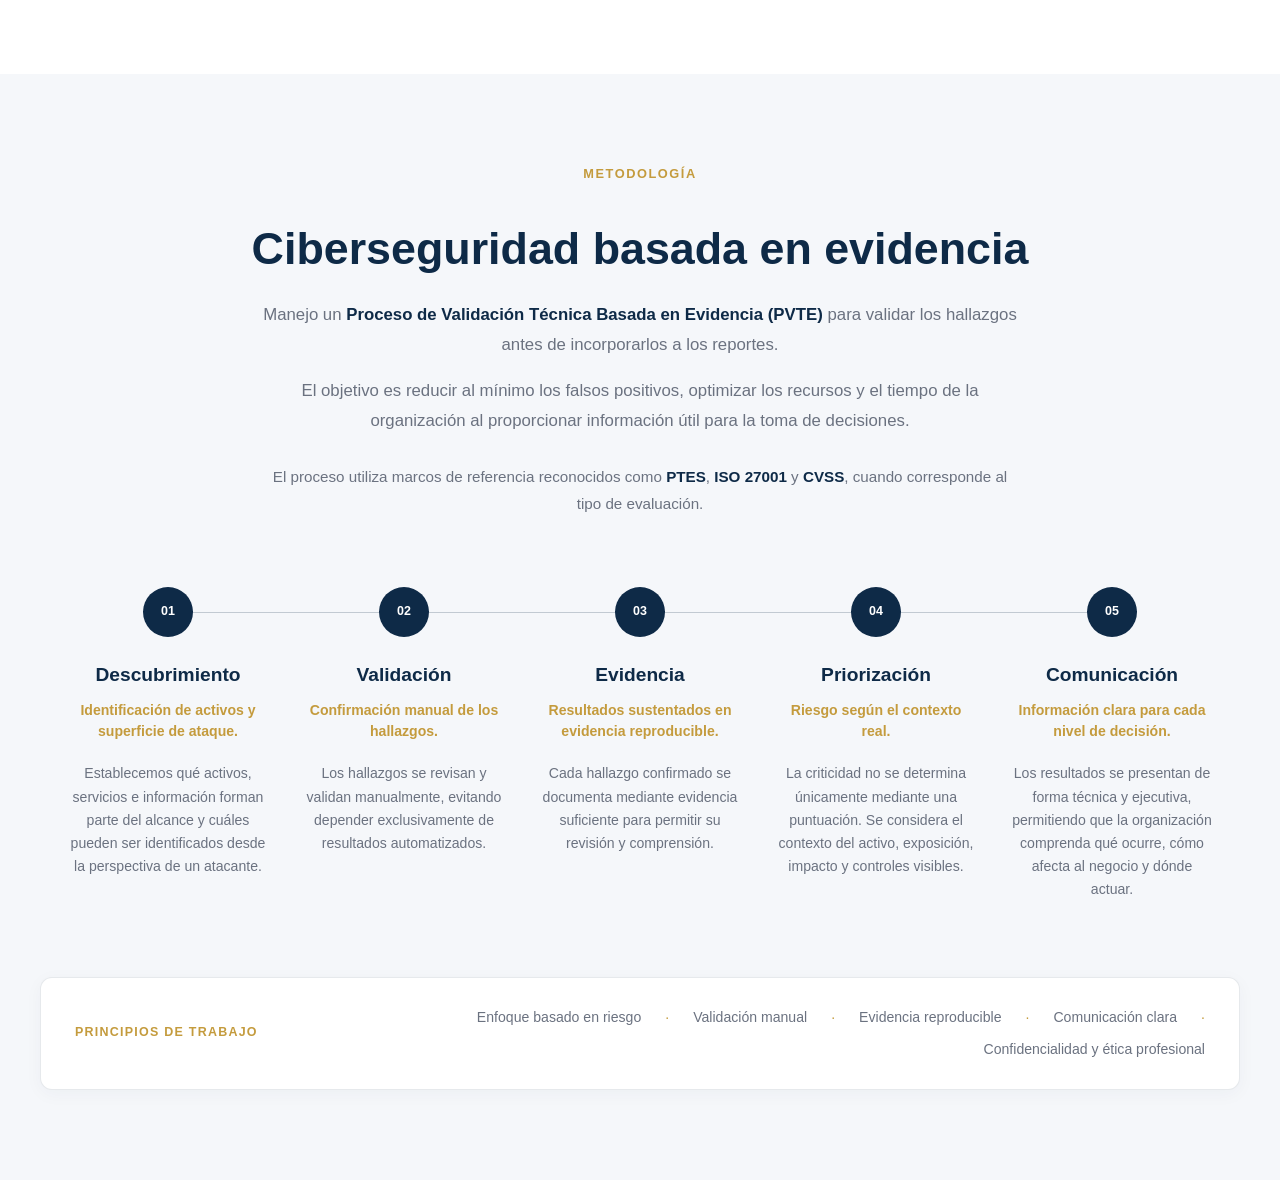
==== commit af9bd3d4: "Update navigation links in index.html" ====
--- a/index.html
+++ b/index.html
@@ -59,14 +59,15 @@
           <li>
             <a href="#metodologia">Metodología</a>
           </li>
-          
-          <li>
-            <a href="servicios/about.html#pub-linkedin">Publicaciones</a>
-          </li>
-          
+                   
           <li>
             <a href="servicios/about.html#about">Sobre mí</a>
           </li>
+
+          <li>
+            <a href="catalogo.html">Catálogo</a>
+          </li>
+
           
           <li>
             <a href="servicios/about.html#contacto" class="nav-cta">
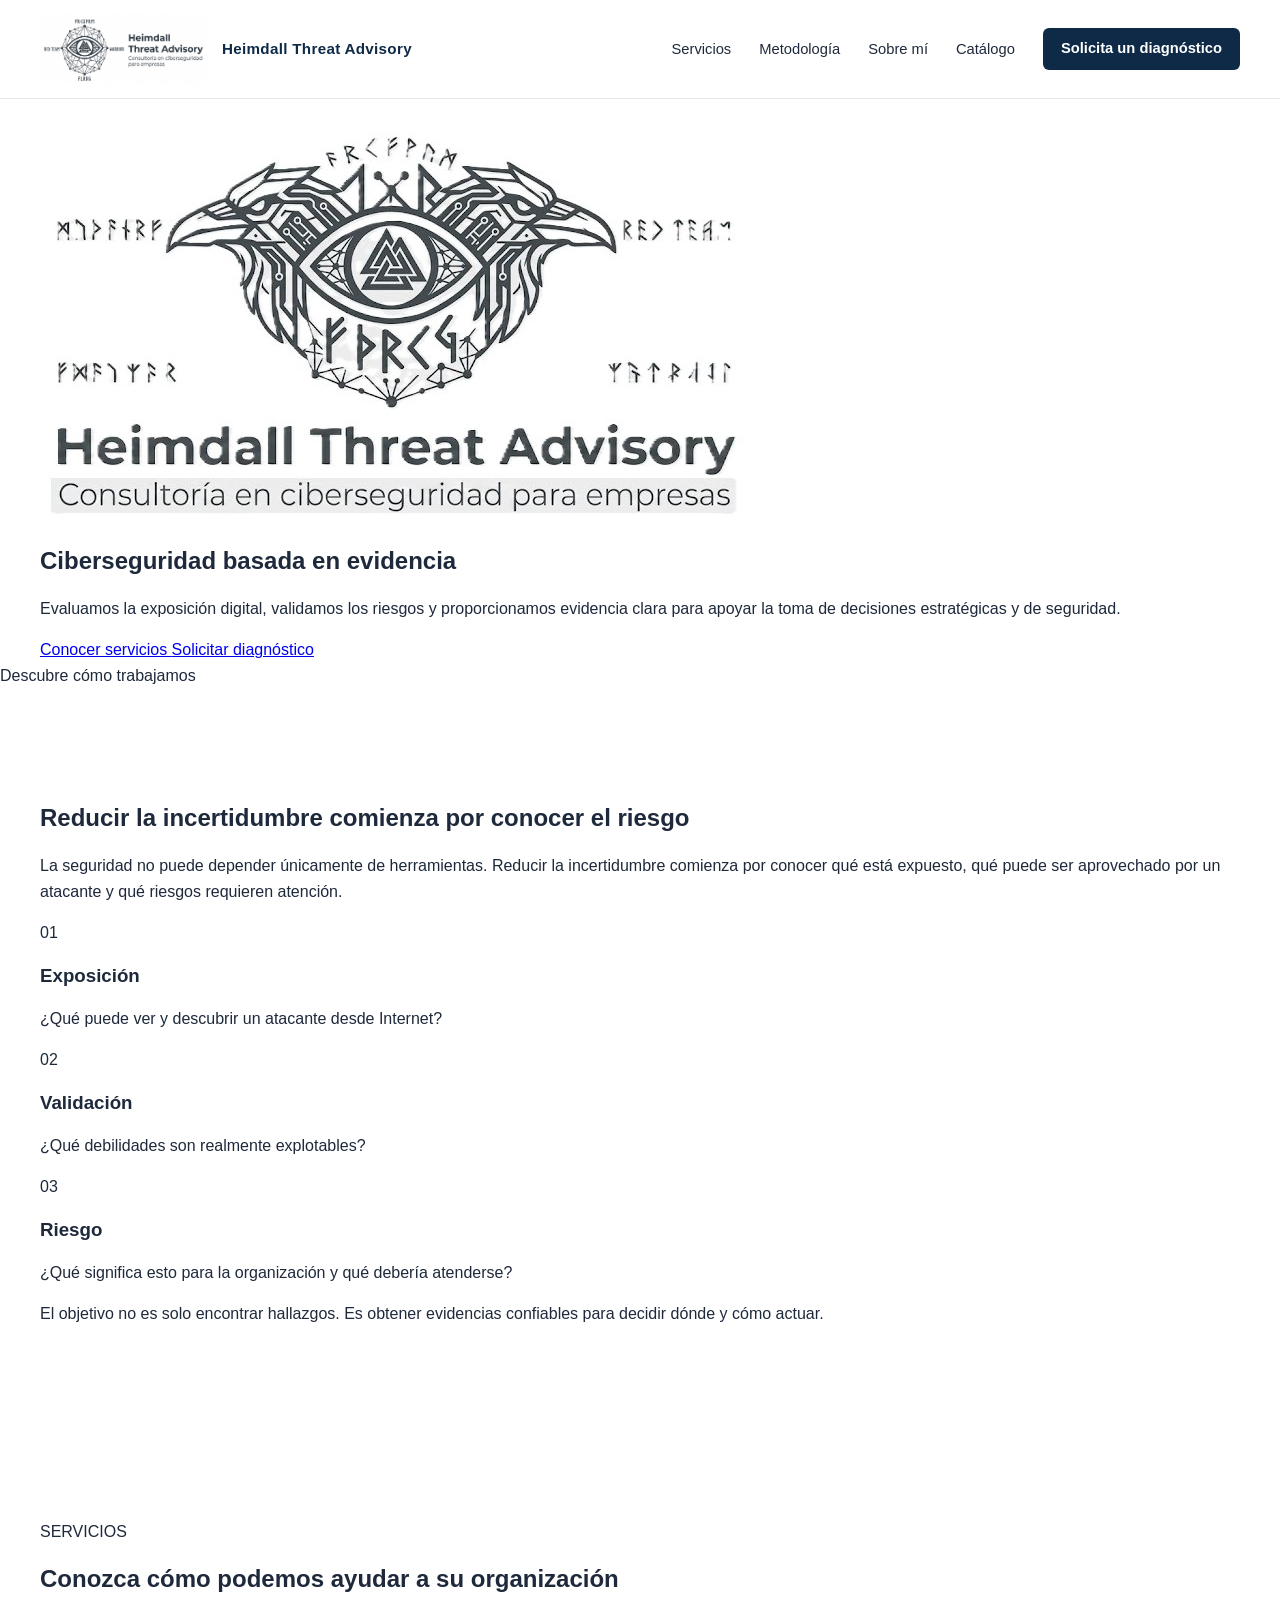
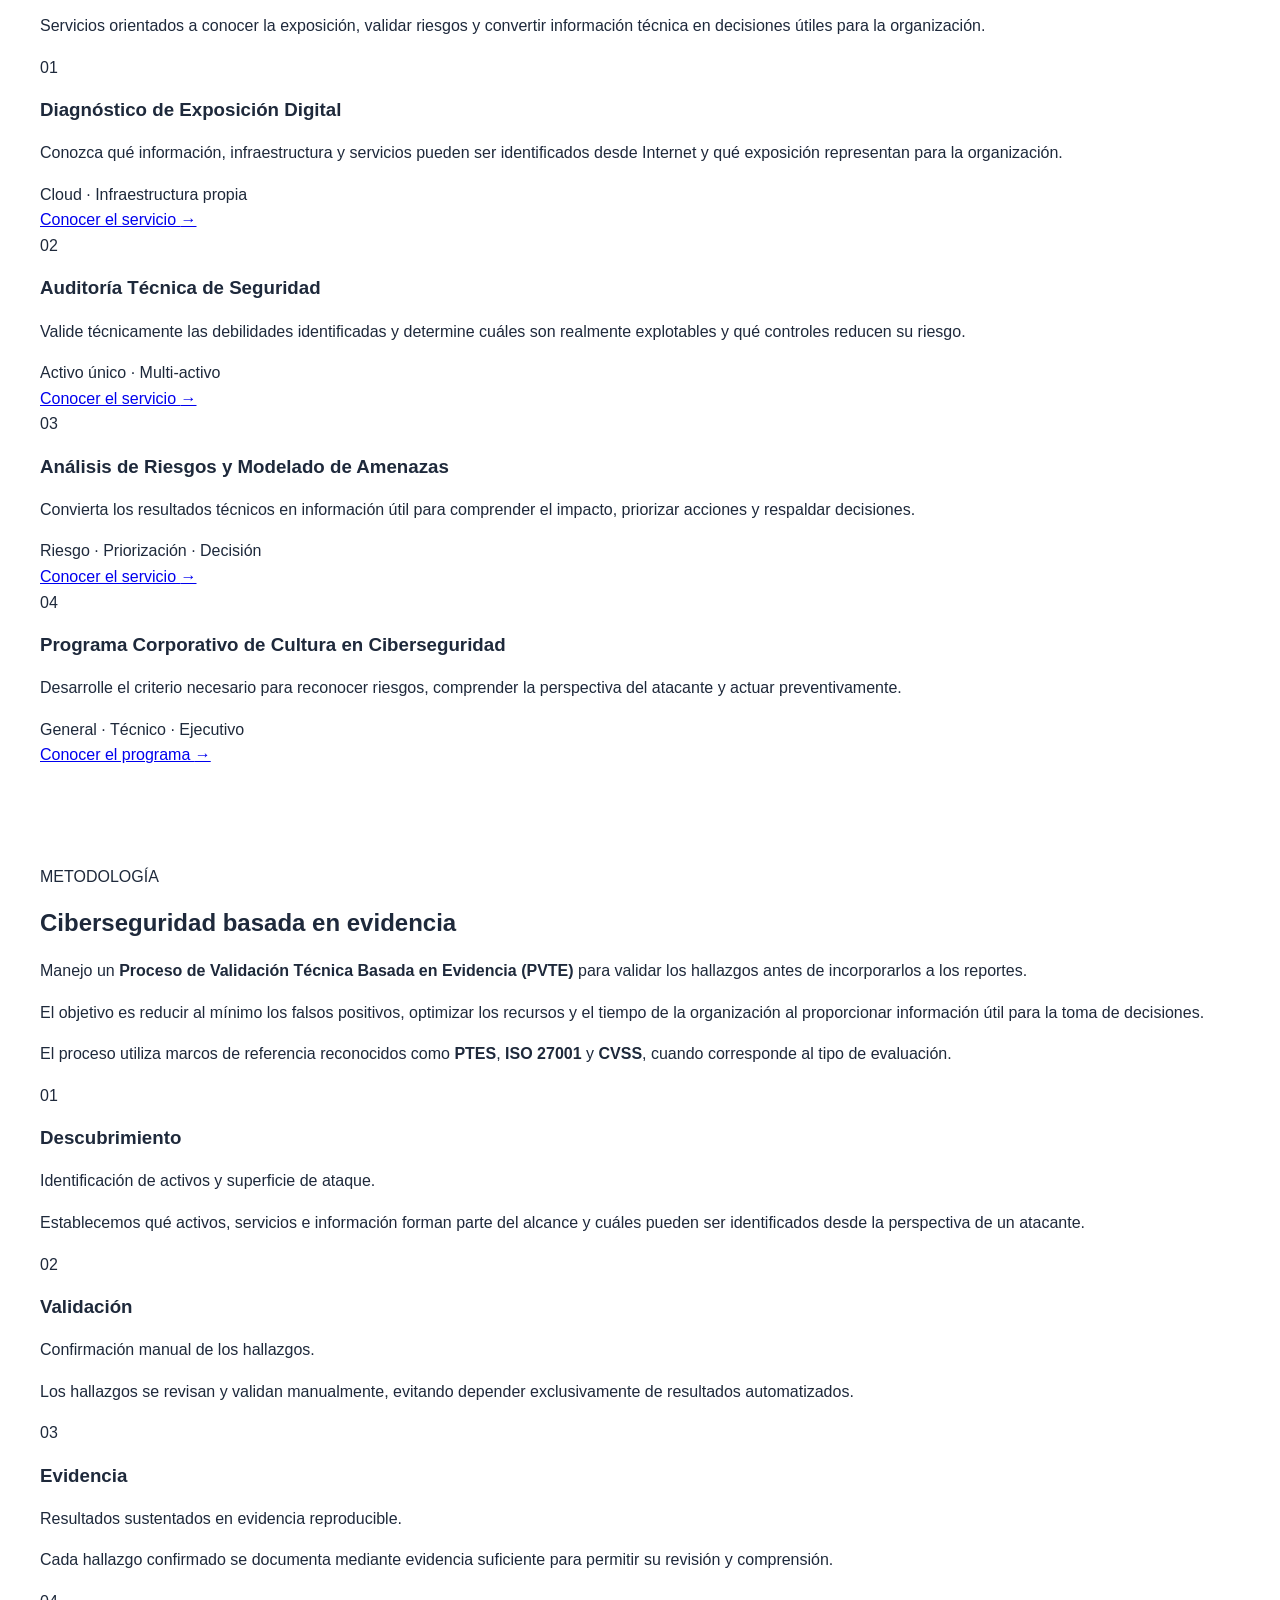
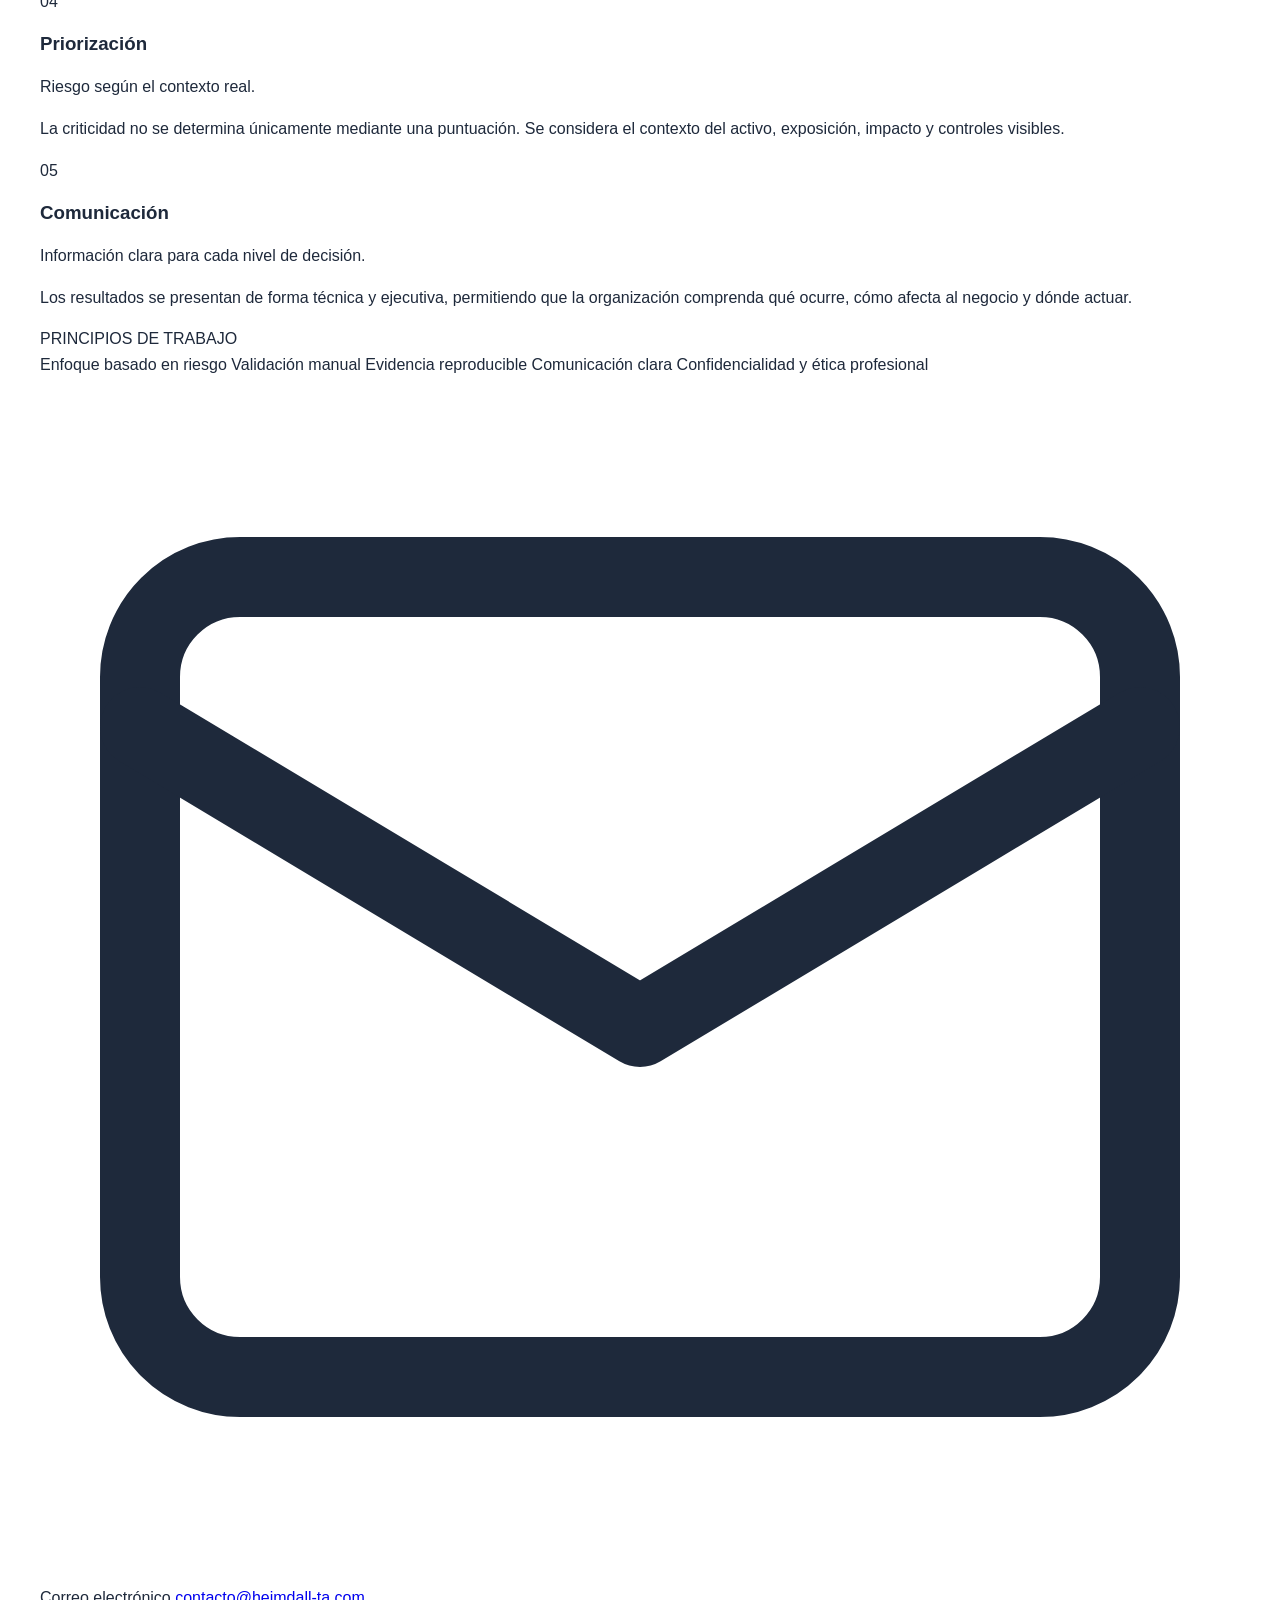
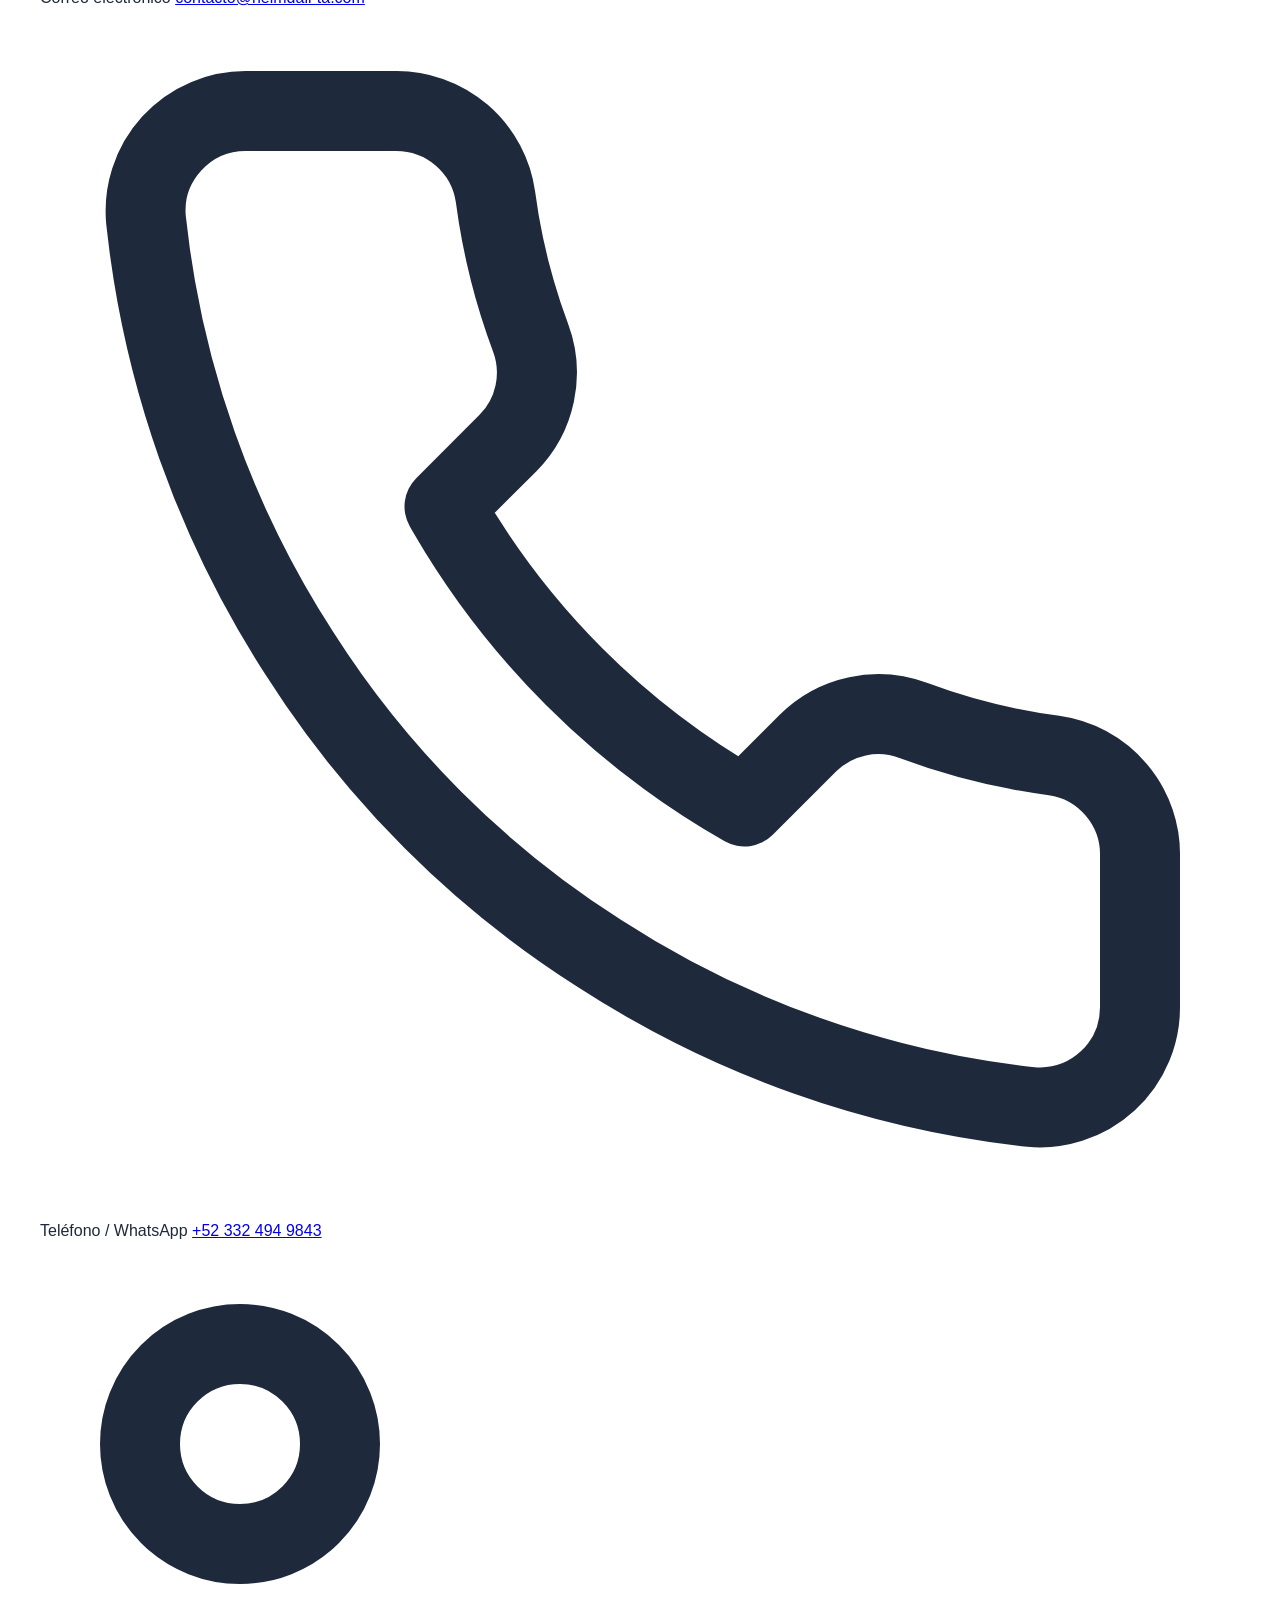
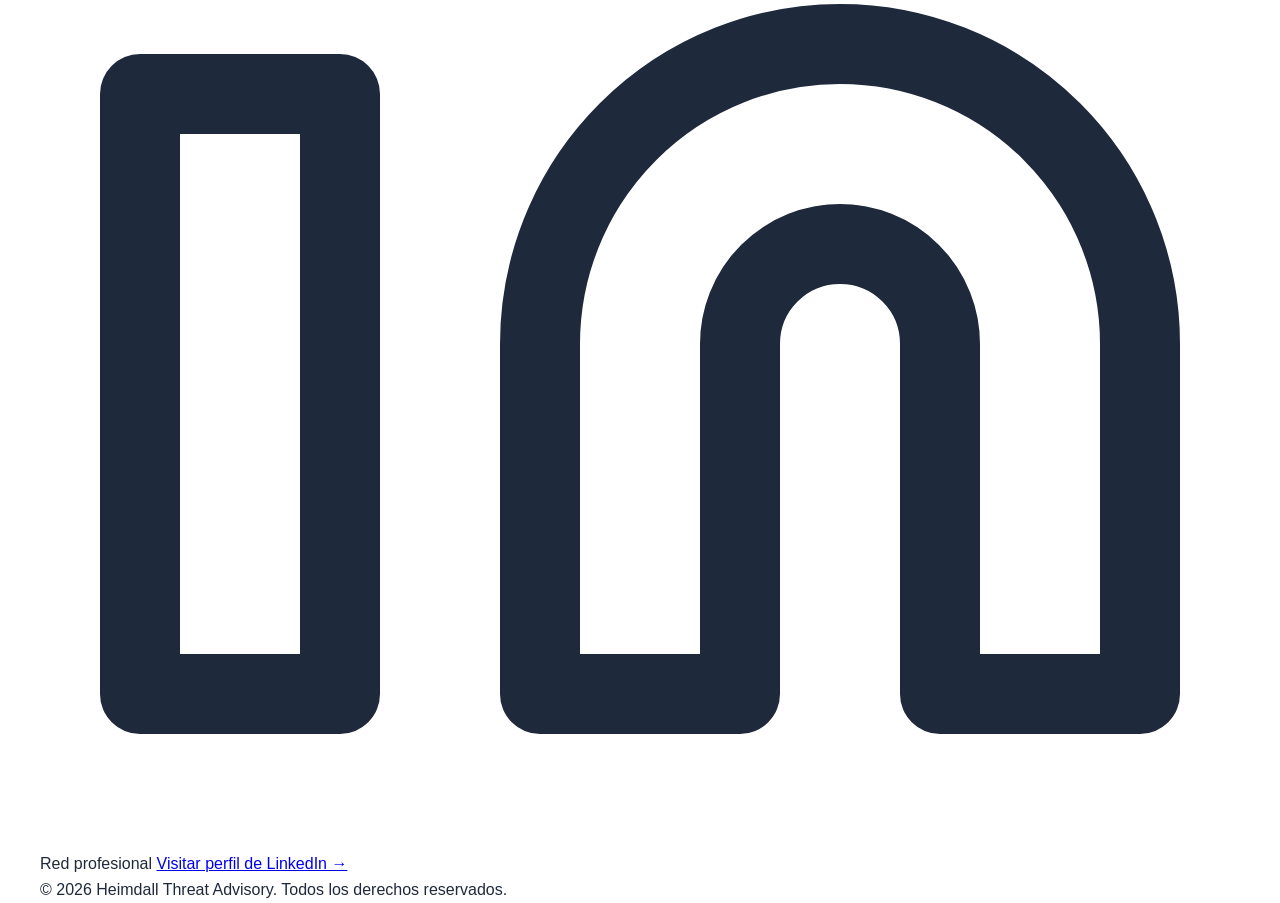
==== commit b8560999: "Optimizaciones para CEO e indexación de google" ====
--- a/index.html
+++ b/index.html
@@ -7,17 +7,53 @@
     <meta name="viewport"
     content="width=device-width, initial-scale=1.0">
     
-    <title>Heimdall Threat Advisory</title>
+    <title>Ciberseguridad Empresarial y Gestión de Riesgos | Heimdall Threat Advisory</title>
 
     <meta
     name="description"
-    content="Consultoría especializada en Ciberseguridad Empresarial y Gestión de riesgos.">
+    content="Consultoría en ciberseguridad empresarial y gestión de riesgos: diagnóstico de exposición digital, auditoría técnica y análisis de riesgos.">
+
+    <link rel="canonical" href="https://heimdall-ta.com/">
+    <meta property="og:type" content="website">
+    <meta property="og:site_name" content="Heimdall Threat Advisory">
+    <meta property="og:title" content="Ciberseguridad Empresarial y Gestión de Riesgos | Heimdall Threat Advisory">
+    <meta property="og:description" content="Consultoría en ciberseguridad empresarial y gestión de riesgos: diagnóstico de exposición digital, auditoría técnica y análisis de riesgos.">
+    <meta property="og:url" content="https://heimdall-ta.com/">
+    <meta property="og:image" content="https://heimdall-ta.com/img/logos/Logo_simp2B.png">
+    <meta name="twitter:card" content="summary">
+    <meta name="twitter:title" content="Ciberseguridad Empresarial y Gestión de Riesgos | Heimdall Threat Advisory">
+    <meta name="twitter:description" content="Consultoría en ciberseguridad empresarial y gestión de riesgos: diagnóstico de exposición digital, auditoría técnica y análisis de riesgos.">
+    <meta name="twitter:image" content="https://heimdall-ta.com/img/logos/Logo_simp2B.png">
+
+    <script type="application/ld+json">
+    {
+      "@context": "https://schema.org",
+      "@type": "ProfessionalService",
+      "name": "Heimdall Threat Advisory",
+      "description": "Consultoría en ciberseguridad empresarial y gestión de riesgos: diagnóstico de exposición digital, auditoría técnica y análisis de riesgos.",
+      "url": "https://heimdall-ta.com/",
+      "logo": "https://heimdall-ta.com/img/logos/Logo_simp2B.png",
+      "email": "contacto@heimdall-ta.com",
+      "telephone": "+523324949843",
+      "founder": {
+        "@type": "Person",
+        "name": "José Ricardo Flores Martínez",
+        "jobTitle": "Consultor en Ciberseguridad",
+        "url": "https://heimdall-ta.com/servicios/about.html",
+        "sameAs": "https://www.linkedin.com/in/josé-ricardo-flores-martínez-a51328347/"
+      },
+      "sameAs": [
+        "https://www.linkedin.com/in/josé-ricardo-flores-martínez-a51328347/"
+      ]
+    }
+    </script>
 
     <link rel="stylesheet" href="css/variables.css">
     <link rel="stylesheet" href="css/base.css">
     <link rel="stylesheet" href="css/layout.css">
     <link rel="stylesheet" href="css/components.css">
-    <link rel="stylesheet" href="css/pages.css">
+    <link rel="stylesheet" href="css/pages.min.css">
+    <link rel="icon" type="image/png" href="img/logos/favicon.png">
  
   
   </head>
@@ -553,7 +589,68 @@
   
 </main>
 
-    <footer>
+    <footer class="site-footer">
+      <div class="container">
+
+        <div class="footer-contact-info">
+
+          <div class="contact-item">
+            <span class="contact-icon" aria-hidden="true">
+              <svg xmlns="http://www.w3.org/2000/svg" viewBox="0 0 24 24" fill="none" stroke="currentColor" stroke-width="1.6" stroke-linecap="round" stroke-linejoin="round">
+                <rect x="2" y="4" width="20" height="16" rx="2"></rect>
+                <path d="m22 7-10 6L2 7"></path>
+              </svg>
+            </span>
+
+            <span class="contact-label">Correo electrónico</span>
+
+            <a href="mailto:contacto@heimdall-ta.com">
+              contacto@heimdall-ta.com
+            </a>
+          </div>
+
+          <div class="contact-item">
+            <span class="contact-icon" aria-hidden="true">
+              <svg xmlns="http://www.w3.org/2000/svg" viewBox="0 0 24 24" fill="none" stroke="currentColor" stroke-width="1.6" stroke-linecap="round" stroke-linejoin="round">
+                <path d="M22 16.92v3a2 2 0 0 1-2.18 2 19.79 19.79 0 0 1-8.63-3.07 19.5 19.5 0 0 1-6-6 19.79 19.79 0 0 1-3.07-8.67A2 2 0 0 1 4.11 2h3a2 2 0 0 1 2 1.72 12.84 12.84 0 0 0 .7 2.81 2 2 0 0 1-.45 2.11L8.09 9.91a16 16 0 0 0 6 6l1.27-1.27a2 2 0 0 1 2.11-.45 12.84 12.84 0 0 0 2.81.7A2 2 0 0 1 22 16.92z"></path>
+              </svg>
+            </span>
+
+            <span class="contact-label">Teléfono / WhatsApp</span>
+
+            <a href="tel:+523324949843">
+              +52 332 494 9843
+            </a>
+          </div>
+
+          <div class="contact-item">
+            <span class="contact-icon" aria-hidden="true">
+              <svg xmlns="http://www.w3.org/2000/svg" viewBox="0 0 24 24" fill="none" stroke="currentColor" stroke-width="1.6" stroke-linecap="round" stroke-linejoin="round">
+                <path d="M16 8a6 6 0 0 1 6 6v7h-4v-7a2 2 0 0 0-2-2 2 2 0 0 0-2 2v7h-4v-7a6 6 0 0 1 6-6z"></path>
+                <rect x="2" y="9" width="4" height="12"></rect>
+                <circle cx="4" cy="4" r="2"></circle>
+              </svg>
+            </span>
+
+            <span class="contact-label">
+              Red profesional
+            </span>
+
+            <a  href="https://www.linkedin.com/in/josé-ricardo-flores-martínez-a51328347/"
+                target="_blank"
+                rel="noopener noreferrer"
+                class="text-link">
+              Visitar perfil de LinkedIn →
+            </a>
+          </div>
+
+        </div>
+
+        <div class="footer-copyright">
+          © 2026 Heimdall Threat Advisory. Todos los derechos reservados.
+        </div>
+
+      </div>
 
     </footer>
 
